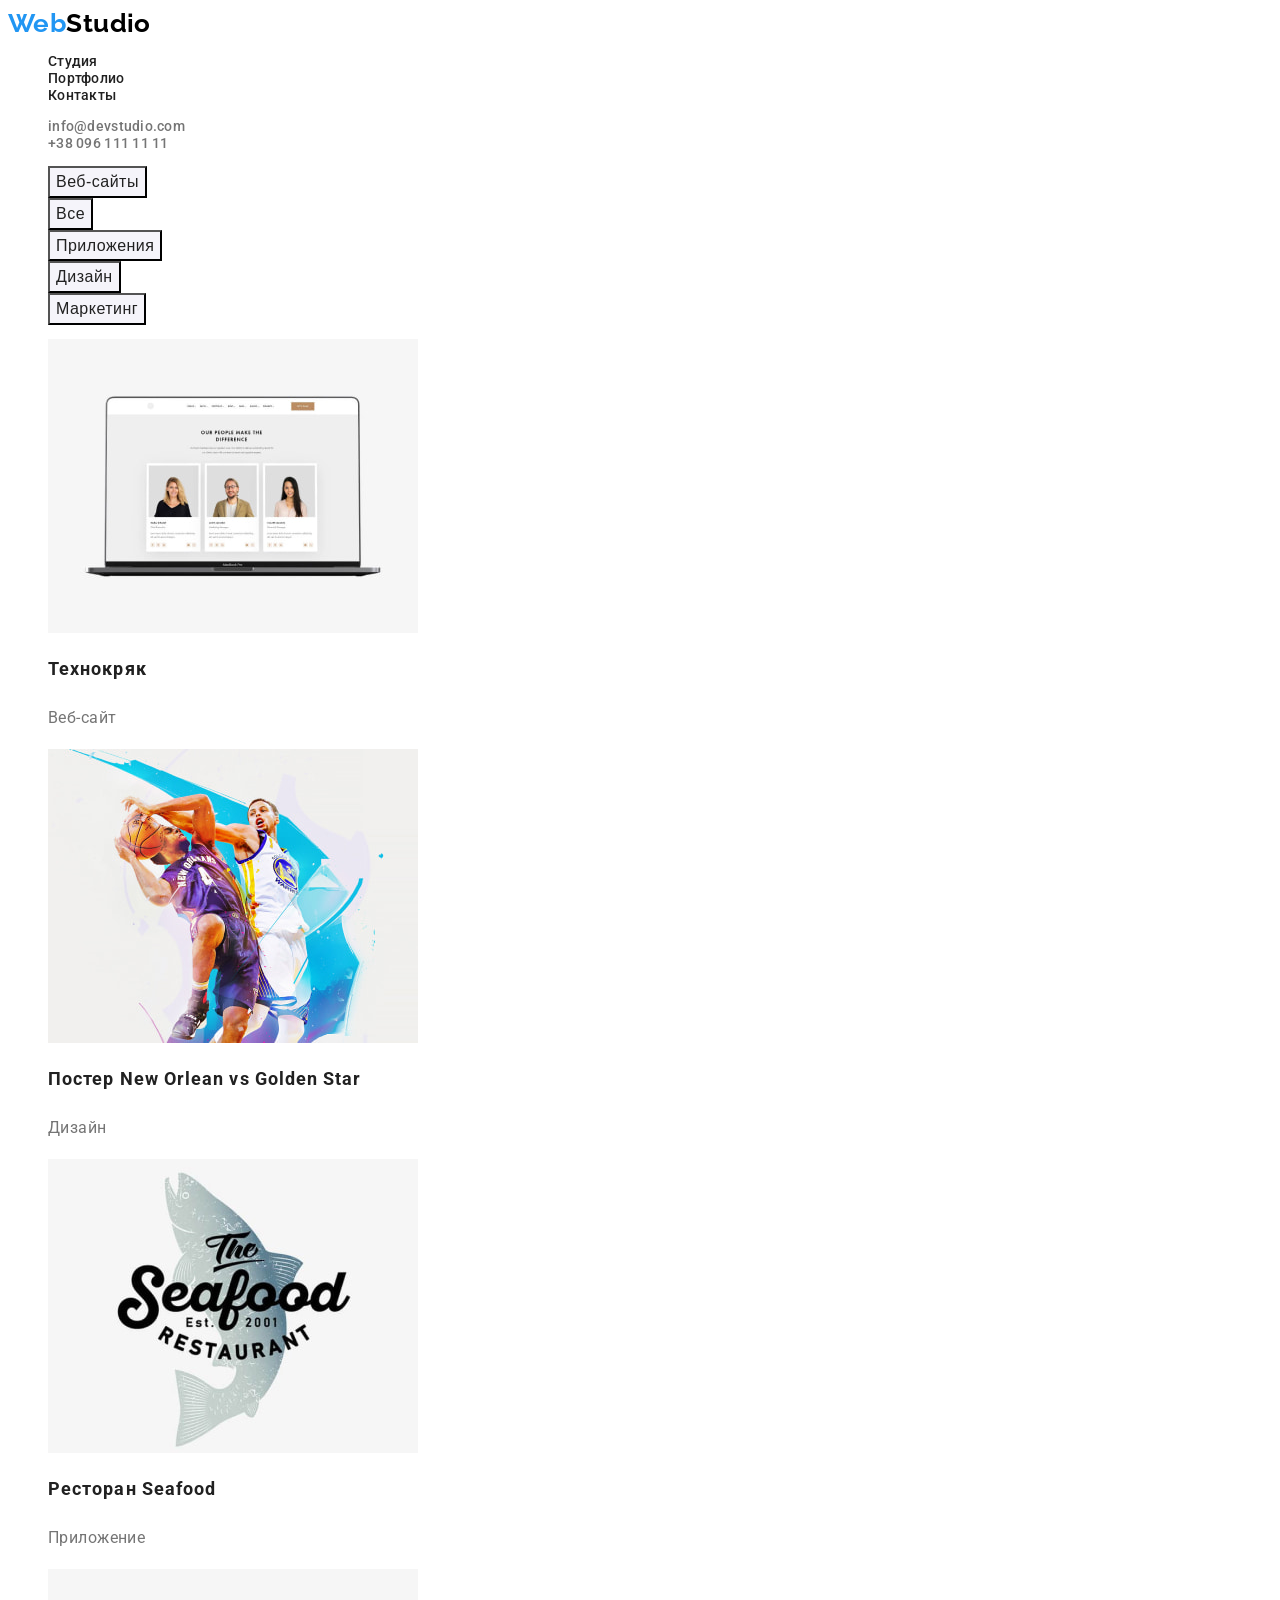
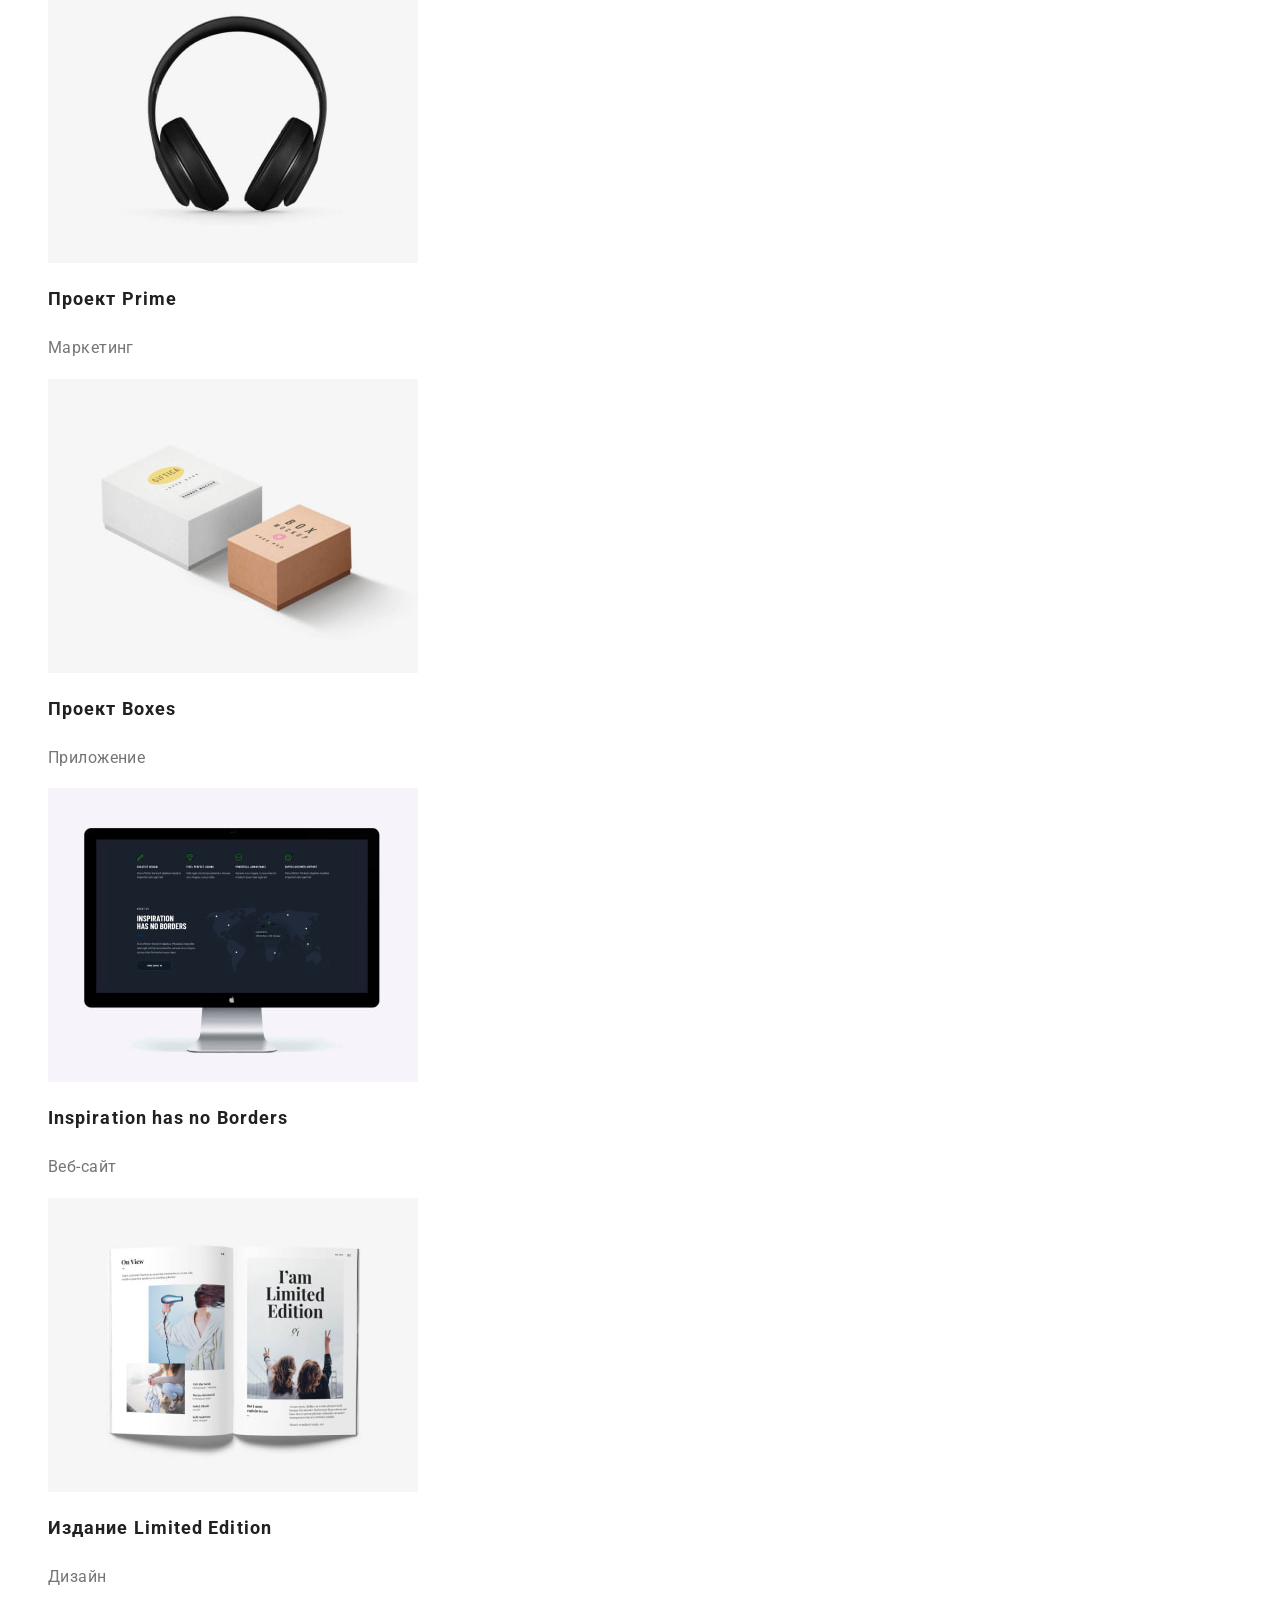
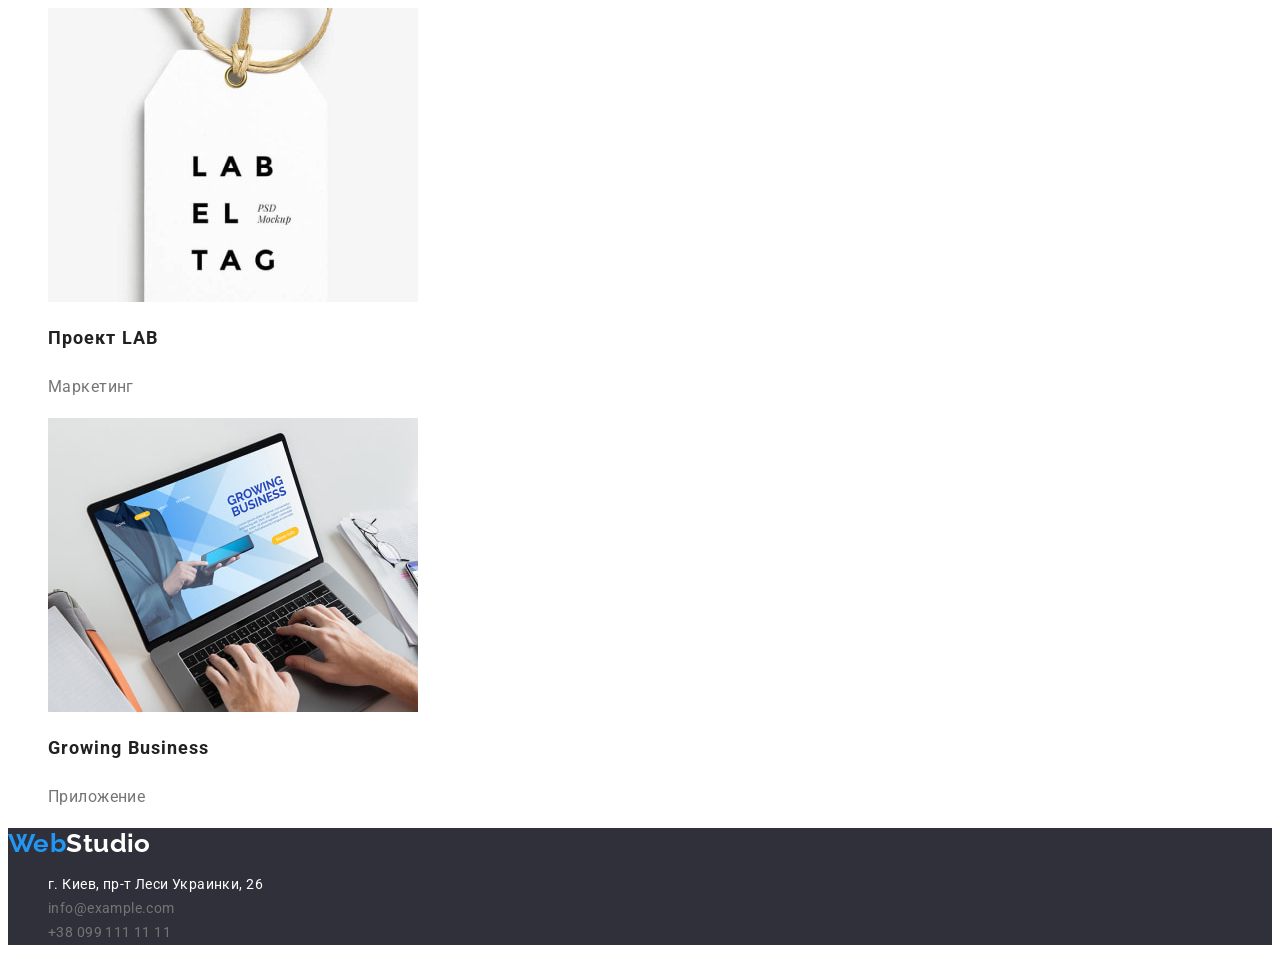
==== portfolio.html @ 4fcdc8d4 "Initial commit" ====
<!DOCTYPE html>
<html lang="ru">

<head>
    <meta charset="UTF-8">
    <meta http-equiv="X-UA-Compatible" content="IE=edge">
    <meta name="viewport" content="width=device-width, initial-scale=1.0">
    <title>WebStudio</title>
    <link rel="stylesheet" href="./css/styles.css">
    <link rel="preconnect" href="https://fonts.googleapis.com">
    <link rel="preconnect" href="https://fonts.gstatic.com" crossorigin>
    <link
        href="https://fonts.googleapis.com/css2?family=Raleway:wght@700&family=Roboto:wght@400;500;700;900&family=Rowdies:wght@300&display=swap"
        rel="stylesheet">
</head>

<body>

    <!--Шапка сайта-->
    <header class="header">
        <nav>
            <a class="header-logo" href="./index.html">Web<span class="header-logo-secondary">Studio</span> </a>
            <ul class="header-list">
                <li class="header-item"><a class="link" href="./index.html">Студия</a></li>
                <li class="header-item"><a class="link" href="./portfolio.html">Портфолио</a></li>
                <li class="header-item"><a class="link" href="">Контакты</a></li>
            </ul>
        </nav>
        <ul class="header-contact-list">
            <li class="header-contact-item"> <a class="link" href="mailto:info@devstudio.com">info@devstudio.com</a></li>
            <li class="header-contact-item"><a class="link" href="tel:+380961111111">+38 096 111 11 11</a> </li>
        </ul>
    </header>

    <!-- Наши работы -->

    <section class="service">
        <h1 class="portfolio-title" hidden>Наши проекты</h1>
        <ul class="service-list">
            <li><button class="service-button" type="button">Веб-сайты</button></li>
            <li><button class="service-button" type="button">Все</button></li>
            <li><button class="service-button" type="button">Приложения</button></li>
            <li><button class="service-button" type="button">Дизайн</button></li>
            <li><button class="service-button" type="button">Маркетинг</button></li>
        </ul>

        <ul class="project-list">
            <li class="project-item">
                <a class="project-link" href="">
                    <img src="./images/imgtechno.jpg" alt="" width="370" height="294">
                    <h2 class="project-title">Технокряк</h2>
                    <p class="project-text">Веб-сайт</p>
                </a>
            </li>
            <li class="project-item">
                <a class="project-link" href="">
                    <img src="./images/imgneworlean.jpg" alt="" width="370" height="294">
                    <h2 class="project-title" >Постер New Orlean vs Golden Star</h2>
                    <p class="project-text" >Дизайн</p>
                </a>
            </li>
            <li class="project-item">
                <a class="project-link" href="">
                    <img src="./images/imgseafood.jpg" alt="" width="370" height="294">
                    <h2 class="project-title" >Ресторан Seafood</h2>
                    <p class="project-text" >Приложение</p>
                </a>
            </li>
            <li class="project-item">
                <a class="project-link" href="">
                    <img src="./images/imgprime.jpg" alt="" width="370" height="294">
                    <h2 class="project-title" >Проект Prime</h2>
                    <p class="project-text" >Маркетинг</p>
                </a>
            </li>
            <li class="project-item">
                <a class="project-link" href="">
                    <img src="./images/imgboxes.jpg" alt="" width="370" height="294">
                    <h2 class="project-title" >Проект Boxes</h2>
                    <p class="project-text" >Приложение</p>
                </a>
            </li>
            <li class="project-item">
                <a class="project-link" href="">
                    <img src="./images/imginspiration.jpg" alt="" width="370" height="294">
                    <h2 class="project-title" >Inspiration has no Borders</h2>
                    <p class="project-text" >Веб-сайт</p>
                </a>
            </li>
            <li class="project-item">
                <a class="project-link" href="">
                    <img src="./images/imglimited.jpg" alt="" width="370" height="294">
                    <h2 class="project-title" >Издание Limited Edition</h2>
                    <p class="project-text" >Дизайн</p>
                </a>
            </li>
            <li class="project-item">
                <a class="project-link" href="">
                    <img src="./images/imglab.jpg" alt="" width="370" height="294">
                    <h2 class="project-title" >Проект LAB</h2>
                    <p class="project-text" >Маркетинг</p>
                </a>
            </li>
            <li class="project-item">
                <a class="project-link" href="">
                    <img src="./images/imggrowing.jpg" alt="" width="370" height="294">
                    <h2 class="project-title" >Growing Business</h2>
                    <p class="project-text" >Приложение</p>
                </a>
            </li>
        </ul>
    </section>

    <!-- Футер -->

    <footer class="footer">
        <a class="footer-logo" href="./index.html">Web<span class="footer-logo-secondary">Studio</span> </a>
        <address>
            <ul class="footer-list">
                <li class="footer-adress">г. Киев, пр-т Леси Украинки, 26</li>
                <li class="footer-mail"><a class="link" href="mailto:info@example.com">info@example.com</a></li>
                <li class="footer-tel"><a class="link" href="tel:+380991111111">+38 099 111 11 11</a></li>
            </ul>
        </address>
    </footer>

</body>

</html>
---- css/styles.css ----
/* Переменные */
:root {
  /* Основной цвет фона */
  --main-bg-color: #ffffff;

  /* Дополнительный цвет фона*/
  --secondary-light-bg-color: #f5f4fa;
  --secondary-dark-bg-color: #2f303a;
  --secondary-blue-bg-color: #2196f3;
  --hover-btn-color: #188ce8;

  /* Цвета текста */
  /* Дополнительный цвет логотипа */
  --secondary-logo-color: #000000;
  /* Цвет текста заголовков */
  --title-font-color: #212121;
  /*Основной цвет текста */
  --text-font-color: #757575;
  /*Основной цвет текста */
  --white-font-color: #ffffff;
  /*Ховер цвет текста */
  --blue-font-color: #2196f3;
  /*Ховер цвет текста */
  --footer-contact-font-color: rgba(255, 255, 255, 0, 6);
}

body {
  font-family: Roboto, sans-serif;
  font-size: 14px;
  letter-spacing: 0.03em;
  color: var(--text-font-color);
  background-color: var(--main-bg-color);
}

/* ДЛЯ СТРАНИЦЫ СТУДИЯ */

/* Шапка сайта */
.header-logo {
  font-family: Raleway, sans-serif;
  font-weight: 700;
  font-size: 26px;
  line-height: 1.19;
  color: var(--blue-font-color);
  text-decoration: none;
}
.header-logo-secondary {
  color: var(--secondary-logo-color);
}
.header-list {
  list-style: none;
}
.header-item .link {
  font-weight: 500;
  line-height: 1.14;
  letter-spacing: 0.02em;
  color: var(--title-font-color);
  text-decoration: none;
}
.header-item .link:hover,
.header-item .link:focus {
  color: var(--blue-font-color);
}
.header-contact-list {
  list-style: none;
}
.header-contact-list .link {
  font-weight: 500;
  line-height: 1.14;
  letter-spacing: 0.02em;
  color: var(--text-font-color);
  text-decoration: none;
}
.header-contact-list .link:hover,
.header-contact-list .link:focus {
  color: var(--blue-font-color);
}

/* Герой */
.hero {
  background-color: var(--secondary-dark-bg-color);
}
.hero-title {
  font-weight: 900;
  font-size: 44px;
  line-height: 1.36;
  letter-spacing: 0.06em;
  text-transform: uppercase;
  color: var(--white-font-color);
}
.hero-button {
  font-size: 16px;
  font-weight: 700;
  line-height: 1.87;
  letter-spacing: 0.06em;
  text-align: center;
  color: var(--white-font-color);
  background-color: var(--secondary-blue-bg-color);
}
.hero-button:hover,
.hero-button:focus {
  background-color: var(--hover-btn-color);
}

/* Наши преимущества */
.advantage-list {
  list-style: none;
}
.advantage-title {
  visibility: hidden;
}
.advantage-subtitle {
  font-weight: 700;
  line-height: 1.14;
  text-transform: uppercase;
  color: var(--title-font-color);
}
.advantage-text {
  line-height: 1.71;
}

/* Чем мы занимаемся */
.business-title {
  font-weight: 700;
  font-size: 36px;
  line-height: 1.17;
  color: var(--title-font-color);
}
.business-list {
  list-style: none;
}

/* Наша команда */
.team {
  background-color: var(--secondary-light-bg-color);
}
.team-title {
  font-weight: 700;
  font-size: 36px;
  line-height: 1.17;
  color: var(--title-font-color);
}
.team-list {
  list-style: none;
}
.team-subtitle {
  font-weight: 500;
  font-size: 16px;
  line-height: 1.19;
  color: var(--title-font-color);
}
.team-text {
  font-size: 16px;
  line-height: 1.19;
}

/* Футер */
.footer {
  background-color: var(--secondary-dark-bg-color);
}
.footer-logo {
  font-family: Raleway, sans-serif;
  font-weight: 700;
  font-size: 26px;
  line-height: 1.19;
  color: var(--blue-font-color);
  text-decoration: none;
}
.footer-logo-secondary {
  color: var(--white-font-color);
}

.footer-list {
  list-style: none;
}
.footer-list .link {
  line-height: 1.71;
  text-decoration: none;
  color: inherit;
  font-style: normal;
}
.footer-adress {
  line-height: 1.71;
  font-style: normal;
  color: var(--white-font-color);
}

/* ДЛЯ СТРАНИЦЫ ПОРТФОЛИО */

/* Наши работы */
.portfolio-title {
  visibility: hidden;
}

.service-list {
  list-style: none;
}
.service-button {
  font-weight: 500;
  font-size: 16px;
  line-height: 1.62;
  letter-spacing: 0.03em;
  color: var(--title-font-color);
  background-color: var(--secondary-light-bg-color);
  cursor: pointer;
}
.service-button:hover,
.service-button:focus {
  color: var(--white-font-color);
  background-color: var(--secondary-blue-bg-color);
}

.project-list {
  list-style: none;
}
.project-link {
  text-decoration: none;
}
.project-title {
  font-weight: 700;
  font-size: 18px;
  line-height: 2;
  letter-spacing: 0.06em;
  color: var(--title-font-color);
}
.project-text {
  font-size: 16px;
  line-height: 1.87;
  color: var(--text-font-color);
}
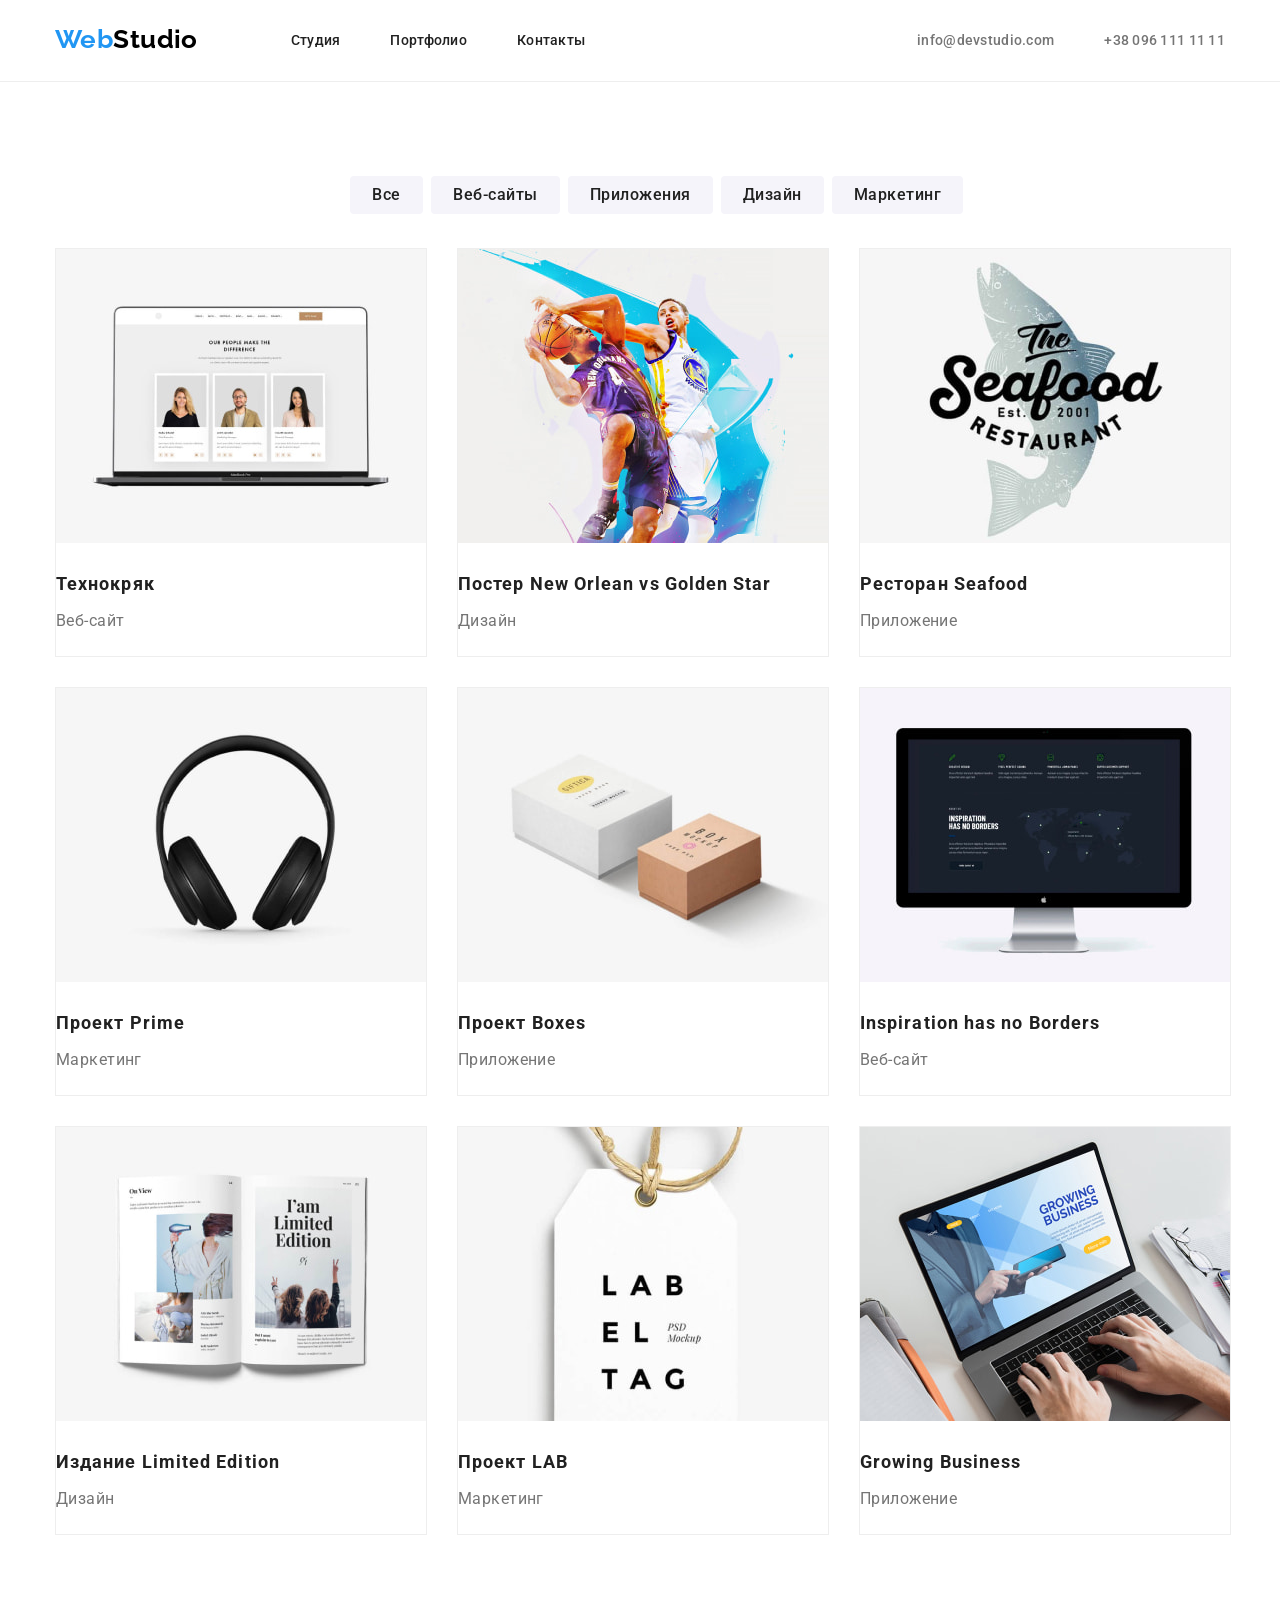
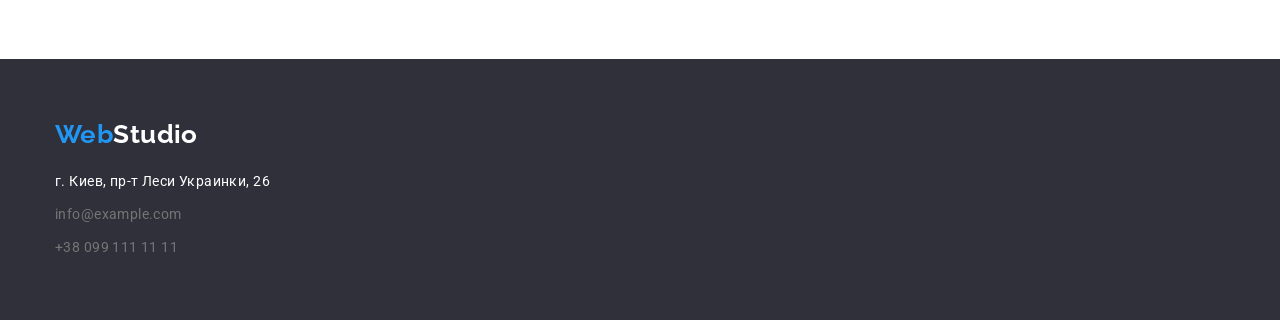
==== commit b1bc3ef1: "Выполнил ДЗ 3" ====
--- a/portfolio.html
+++ b/portfolio.html
@@ -5,7 +5,10 @@
     <meta charset="UTF-8">
     <meta http-equiv="X-UA-Compatible" content="IE=edge">
     <meta name="viewport" content="width=device-width, initial-scale=1.0">
-    <title>WebStudio</title>
+    <title>Portfolio</title>
+    <link rel="stylesheet" href="https://cdnjs.cloudflare.com/ajax/libs/modern-normalize/1.1.0/modern-normalize.min.css"
+        integrity="sha512-wpPYUAdjBVSE4KJnH1VR1HeZfpl1ub8YT/NKx4PuQ5NmX2tKuGu6U/JRp5y+Y8XG2tV+wKQpNHVUX03MfMFn9Q=="
+        crossorigin="anonymous" referrerpolicy="no-referrer" />
     <link rel="stylesheet" href="./css/styles.css">
     <link rel="preconnect" href="https://fonts.googleapis.com">
     <link rel="preconnect" href="https://fonts.gstatic.com" crossorigin>
@@ -17,111 +20,125 @@
 <body>
 
     <!--Шапка сайта-->
-    <header class="header">
-        <nav>
-            <a class="header-logo" href="./index.html">Web<span class="header-logo-secondary">Studio</span> </a>
-            <ul class="header-list">
-                <li class="header-item"><a class="link" href="./index.html">Студия</a></li>
-                <li class="header-item"><a class="link" href="./portfolio.html">Портфолио</a></li>
-                <li class="header-item"><a class="link" href="">Контакты</a></li>
+<header class="header">
+   <div class="header-portfolio">
+        <div class="container">
+            <nav class="header-nav">
+                <a class="header-logo" href="./index.html">Web<span class="header-logo-secondary">Studio</span> </a>
+                <ul class="header-list">
+                    <li class="header-item"><a class="link" href="./index.html">Студия</a></li>
+                    <li class="header-item"><a class="link" href="./portfolio.html">Портфолио</a></li>
+                    <li class="header-item"><a class="link" href="">Контакты</a></li>
+                </ul>
+            </nav>
+            <ul class="header-contact-list">
+                <li class="header-contact-item"> <a class="link" href="mailto:info@devstudio.com">info@devstudio.com</a>
+                </li>
+                <li class="header-contact-item"><a class="link" href="tel:+380961111111">+38 096 111 11 11</a> </li>
             </ul>
-        </nav>
-        <ul class="header-contact-list">
-            <li class="header-contact-item"> <a class="link" href="mailto:info@devstudio.com">info@devstudio.com</a></li>
-            <li class="header-contact-item"><a class="link" href="tel:+380961111111">+38 096 111 11 11</a> </li>
-        </ul>
-    </header>
+        </div>
+   </div>
+</header>
 
     <!-- Наши работы -->
 
-    <section class="service">
-        <h1 class="portfolio-title" hidden>Наши проекты</h1>
-        <ul class="service-list">
-            <li><button class="service-button" type="button">Веб-сайты</button></li>
-            <li><button class="service-button" type="button">Все</button></li>
-            <li><button class="service-button" type="button">Приложения</button></li>
-            <li><button class="service-button" type="button">Дизайн</button></li>
-            <li><button class="service-button" type="button">Маркетинг</button></li>
-        </ul>
-
-        <ul class="project-list">
-            <li class="project-item">
-                <a class="project-link" href="">
-                    <img src="./images/imgtechno.jpg" alt="" width="370" height="294">
-                    <h2 class="project-title">Технокряк</h2>
-                    <p class="project-text">Веб-сайт</p>
-                </a>
-            </li>
-            <li class="project-item">
-                <a class="project-link" href="">
-                    <img src="./images/imgneworlean.jpg" alt="" width="370" height="294">
-                    <h2 class="project-title" >Постер New Orlean vs Golden Star</h2>
-                    <p class="project-text" >Дизайн</p>
-                </a>
-            </li>
-            <li class="project-item">
-                <a class="project-link" href="">
-                    <img src="./images/imgseafood.jpg" alt="" width="370" height="294">
-                    <h2 class="project-title" >Ресторан Seafood</h2>
-                    <p class="project-text" >Приложение</p>
-                </a>
-            </li>
-            <li class="project-item">
-                <a class="project-link" href="">
-                    <img src="./images/imgprime.jpg" alt="" width="370" height="294">
-                    <h2 class="project-title" >Проект Prime</h2>
-                    <p class="project-text" >Маркетинг</p>
-                </a>
-            </li>
-            <li class="project-item">
-                <a class="project-link" href="">
-                    <img src="./images/imgboxes.jpg" alt="" width="370" height="294">
-                    <h2 class="project-title" >Проект Boxes</h2>
-                    <p class="project-text" >Приложение</p>
-                </a>
-            </li>
-            <li class="project-item">
-                <a class="project-link" href="">
-                    <img src="./images/imginspiration.jpg" alt="" width="370" height="294">
-                    <h2 class="project-title" >Inspiration has no Borders</h2>
-                    <p class="project-text" >Веб-сайт</p>
-                </a>
-            </li>
-            <li class="project-item">
-                <a class="project-link" href="">
-                    <img src="./images/imglimited.jpg" alt="" width="370" height="294">
-                    <h2 class="project-title" >Издание Limited Edition</h2>
-                    <p class="project-text" >Дизайн</p>
-                </a>
-            </li>
-            <li class="project-item">
-                <a class="project-link" href="">
-                    <img src="./images/imglab.jpg" alt="" width="370" height="294">
-                    <h2 class="project-title" >Проект LAB</h2>
-                    <p class="project-text" >Маркетинг</p>
-                </a>
-            </li>
-            <li class="project-item">
-                <a class="project-link" href="">
-                    <img src="./images/imggrowing.jpg" alt="" width="370" height="294">
-                    <h2 class="project-title" >Growing Business</h2>
-                    <p class="project-text" >Приложение</p>
-                </a>
-            </li>
-        </ul>
+    <section class="service section">
+       <div class="container">
+            <h1 class="portfolio-title" hidden>Наши проекты</h1>
+            <ul class="service-list">
+                <li class="service-list-item"><button class="service-button" type="button">Все</button>
+                </li>
+                <li class="service-list-item"><button class="service-button web" type="button">Веб-сайты</button>
+                </li>
+                <li class="service-list-item"><button class="service-button" type="button">Приложения</button>
+                </li>
+                <li class="service-list-item"><button class="service-button" type="button">Дизайн</button>
+                </li>
+                <li class="service-list-item"><button class="service-button" type="button">Маркетинг</button>
+                </li>
+            </ul>
+            
+            <ul class="project-list">
+                <li class="project-item">
+                   <a class="project-link" href="">
+                            <img src="./images/imgtechno.jpg" alt="" width="370" height="294">
+                            <h2 class="project-title">Технокряк</h2>
+                            <p class="project-text">Веб-сайт</p>
+                        </a>
+                </li>
+                <li class="project-item">
+                    <a class="project-link" href="">
+                        <img src="./images/imgneworlean.jpg" alt="" width="370" height="294">
+                        <h2 class="project-title">Постер New Orlean vs Golden Star</h2>
+                        <p class="project-text">Дизайн</p>
+                    </a>
+                </li>
+                <li class="project-item">
+                    <a class="project-link" href="">
+                        <img src="./images/imgseafood.jpg" alt="" width="370" height="294">
+                        <h2 class="project-title">Ресторан Seafood</h2>
+                        <p class="project-text">Приложение</p>
+                    </a>
+                </li>
+                <li class="project-item">
+                    <a class="project-link" href="">
+                        <img src="./images/imgprime.jpg" alt="" width="370" height="294">
+                        <h2 class="project-title">Проект Prime</h2>
+                        <p class="project-text">Маркетинг</p>
+                    </a>
+                </li>
+                <li class="project-item">
+                    <a class="project-link" href="">
+                        <img src="./images/imgboxes.jpg" alt="" width="370" height="294">
+                        <h2 class="project-title">Проект Boxes</h2>
+                        <p class="project-text">Приложение</p>
+                    </a>
+                </li>
+                <li class="project-item">
+                    <a class="project-link" href="">
+                        <img src="./images/imginspiration.jpg" alt="" width="370" height="294">
+                        <h2 class="project-title">Inspiration has no Borders</h2>
+                        <p class="project-text">Веб-сайт</p>
+                    </a>
+                </li>
+                <li class="project-item">
+                    <a class="project-link" href="">
+                        <img src="./images/imglimited.jpg" alt="" width="370" height="294">
+                        <h2 class="project-title">Издание Limited Edition</h2>
+                        <p class="project-text">Дизайн</p>
+                    </a>
+                </li>
+                <li class="project-item">
+                    <a class="project-link" href="">
+                        <img src="./images/imglab.jpg" alt="" width="370" height="294">
+                        <h2 class="project-title">Проект LAB</h2>
+                        <p class="project-text">Маркетинг</p>
+                    </a>
+                </li>
+                <li class="project-item">
+                    <a class="project-link" href="">
+                        <img src="./images/imggrowing.jpg" alt="" width="370" height="294">
+                        <h2 class="project-title">Growing Business</h2>
+                        <p class="project-text">Приложение</p>
+                    </a>
+                </li>
+            </ul>
+       </div>
     </section>
 
     <!-- Футер -->
 
     <footer class="footer">
-        <a class="footer-logo" href="./index.html">Web<span class="footer-logo-secondary">Studio</span> </a>
-        <address>
-            <ul class="footer-list">
-                <li class="footer-adress">г. Киев, пр-т Леси Украинки, 26</li>
-                <li class="footer-mail"><a class="link" href="mailto:info@example.com">info@example.com</a></li>
-                <li class="footer-tel"><a class="link" href="tel:+380991111111">+38 099 111 11 11</a></li>
-            </ul>
-        </address>
+        <div class="container">
+            <a class="footer-logo" href="./index.html">Web<span class="footer-logo-secondary">Studio</span> </a>
+            <address>
+                <ul class="footer-list">
+                    <li class="footer-adress">г. Киев, пр-т Леси Украинки, 26</li>
+                    <li class="footer-mail"><a class="link" href="mailto:info@example.com">info@example.com</a></li>
+                    <li class="footer-item"><a class="link" href="tel:+380991111111">+38 099 111 11 11</a></li>
+                </ul>
+            </address>
+        </div>
     </footer>
 
 </body>
--- a/css/styles.css
+++ b/css/styles.css
@@ -32,10 +32,52 @@
   background-color: var(--main-bg-color);
 }
 
+/* Сброс стилей */
+h1,
+h2,
+h3,
+h4,
+h5,
+h6,
+p,
+ul {
+  margin-top: 0px;
+  margin-bottom: 0px;
+}
+ul {
+  padding: 0px;
+}
+.container {
+  width: 1200px;
+  padding: 0 15px;
+  margin-left: auto;
+  margin-right: auto;
+}
+.section {
+  padding-top: 94px;
+  padding-bottom: 94px;
+}
+.np-section {
+  padding-top: 0px;
+  padding-bottom: 94px;
+}
 /* ДЛЯ СТРАНИЦЫ СТУДИЯ */
 
 /* Шапка сайта */
+.header-portfolio {
+  border-bottom: 1px solid rgba(238, 238, 238, 1);
+}
+.header .container {
+  display: flex;
+}
+.header-nav {
+  display: flex;
+}
 .header-logo {
+  padding-top: 24px;
+  padding-bottom: 25px;
+  margin-right: 93px;
+  justify-content: space-between;
   font-family: Raleway, sans-serif;
   font-weight: 700;
   font-size: 26px;
@@ -47,6 +89,8 @@
   color: var(--secondary-logo-color);
 }
 .header-list {
+  padding: 32px 0;
+  display: flex;
   list-style: none;
 }
 .header-item .link {
@@ -56,11 +100,17 @@
   color: var(--title-font-color);
   text-decoration: none;
 }
+.header-item:not(:last-child) {
+  margin-right: 50px;
+}
 .header-item .link:hover,
 .header-item .link:focus {
   color: var(--blue-font-color);
 }
 .header-contact-list {
+  margin-left: auto;
+  padding: 32px 0;
+  display: flex;
   list-style: none;
 }
 .header-contact-list .link {
@@ -74,12 +124,20 @@
 .header-contact-list .link:focus {
   color: var(--blue-font-color);
 }
-
+.header-contact-item:not(:last-child) {
+  margin-right: 50px;
+}
 /* Герой */
 .hero {
   background-color: var(--secondary-dark-bg-color);
 }
+.hero .container {
+  text-align: center;
+  padding: 200px 252px;
+}
+
 .hero-title {
+  margin-bottom: 30px;
   font-weight: 900;
   font-size: 44px;
   line-height: 1.36;
@@ -88,27 +146,40 @@
   color: var(--white-font-color);
 }
 .hero-button {
+  justify-content: center;
+  align-items: center;
+  min-width: 200px;
+  border: 0px transparent;
+  border-radius: 4px;
+  padding: 10px 32px;
   font-size: 16px;
   font-weight: 700;
   line-height: 1.87;
   letter-spacing: 0.06em;
-  text-align: center;
   color: var(--white-font-color);
   background-color: var(--secondary-blue-bg-color);
 }
+
 .hero-button:hover,
 .hero-button:focus {
   background-color: var(--hover-btn-color);
 }
 
 /* Наши преимущества */
+
 .advantage-list {
-  list-style: none;
-}
+  display: flex;
+  list-style: none;
+}
+.advantage-item:not(:last-child) {
+  margin-right: 30px;
+}
+
 .advantage-title {
   visibility: hidden;
 }
 .advantage-subtitle {
+  margin-bottom: 10px;
   font-weight: 700;
   line-height: 1.14;
   text-transform: uppercase;
@@ -119,14 +190,29 @@
 }
 
 /* Чем мы занимаемся */
+
 .business-title {
+  margin-bottom: 50px;
   font-weight: 700;
   font-size: 36px;
   line-height: 1.17;
-  color: var(--title-font-color);
-}
+  text-align: center;
+  color: var(--title-font-color);
+}
+
 .business-list {
-  list-style: none;
+  display: flex;
+  flex-wrap: wrap;
+  list-style: none;
+}
+.business-item {
+  flex-basis: calc((100% - 60px) / 3);
+}
+.business-item {
+  margin-right: 30px;
+}
+.business-item:nth-child(3n) {
+  margin-right: 0px;
 }
 
 /* Наша команда */
@@ -134,30 +220,52 @@
   background-color: var(--secondary-light-bg-color);
 }
 .team-title {
+  margin-bottom: 50px;
   font-weight: 700;
   font-size: 36px;
   line-height: 1.17;
+  text-align: center;
   color: var(--title-font-color);
 }
 .team-list {
-  list-style: none;
+  display: flex;
+  flex-wrap: wrap;
+  list-style: none;
+}
+.team-img {
+  margin-bottom: 30px;
+}
+.team-item {
+  margin-right: 30px;
+  flex-basis: calc((100% - 90px) / 4);
+}
+.team-item:nth-child(4n) {
+  margin-right: 0px;
 }
 .team-subtitle {
+  margin-bottom: 10px;
   font-weight: 500;
   font-size: 16px;
   line-height: 1.19;
+  text-align: center;
   color: var(--title-font-color);
 }
 .team-text {
+  padding-bottom: 30px;
   font-size: 16px;
   line-height: 1.19;
+  text-align: center;
 }
 
 /* Футер */
+
 .footer {
   background-color: var(--secondary-dark-bg-color);
 }
 .footer-logo {
+  display: inline-block;
+  padding-top: 60px;
+  margin-bottom: 20px;
   font-family: Raleway, sans-serif;
   font-weight: 700;
   font-size: 26px;
@@ -170,6 +278,7 @@
 }
 
 .footer-list {
+  display: inline-block;
   list-style: none;
 }
 .footer-list .link {
@@ -177,11 +286,21 @@
   text-decoration: none;
   color: inherit;
   font-style: normal;
+  padding-bottom: 60px;
 }
 .footer-adress {
+  display: inline-block;
+  margin-bottom: 9px;
   line-height: 1.71;
   font-style: normal;
   color: var(--white-font-color);
+}
+.footer-mail {
+  margin-bottom: 9px;
+}
+.footer-item .link {
+  display: inline-block;
+  padding-bottom: 60px;
 }
 
 /* ДЛЯ СТРАНИЦЫ ПОРТФОЛИО */
@@ -192,9 +311,23 @@
 }
 
 .service-list {
-  list-style: none;
-}
+  display: flex;
+  padding-left: 295px;
+  padding-right: 295px;
+  margin-bottom: 34px;
+  list-style: none;
+}
+
+.service-list-item {
+  margin-right: 8px;
+}
+
 .service-button {
+  padding: 6px 22px;
+  min-width: 73px;
+  border: 1px transparent;
+  border-radius: 4px;
+  justify-content: center;
   font-weight: 500;
   font-size: 16px;
   line-height: 1.62;
@@ -203,6 +336,9 @@
   background-color: var(--secondary-light-bg-color);
   cursor: pointer;
 }
+.web {
+  min-width: 129px;
+}
 .service-button:hover,
 .service-button:focus {
   color: var(--white-font-color);
@@ -210,12 +346,28 @@
 }
 
 .project-list {
-  list-style: none;
+  display: flex;
+  flex-wrap: wrap;
+  list-style: none;
+}
+.project-item {
+  margin-right: 30px;
+  margin-bottom: 30px;
+  flex-basis: calc((100% - 66px) / 3);
+  border: 1px solid rgba(238, 238, 238, 1);
+}
+.project-item:nth-child(3n) {
+  margin-right: -6px;
+}
+
+.project-link > img {
+  margin-bottom: 20px;
 }
 .project-link {
   text-decoration: none;
 }
 .project-title {
+  margin-bottom: 4px;
   font-weight: 700;
   font-size: 18px;
   line-height: 2;
@@ -223,6 +375,7 @@
   color: var(--title-font-color);
 }
 .project-text {
+  padding-bottom: 20px;
   font-size: 16px;
   line-height: 1.87;
   color: var(--text-font-color);
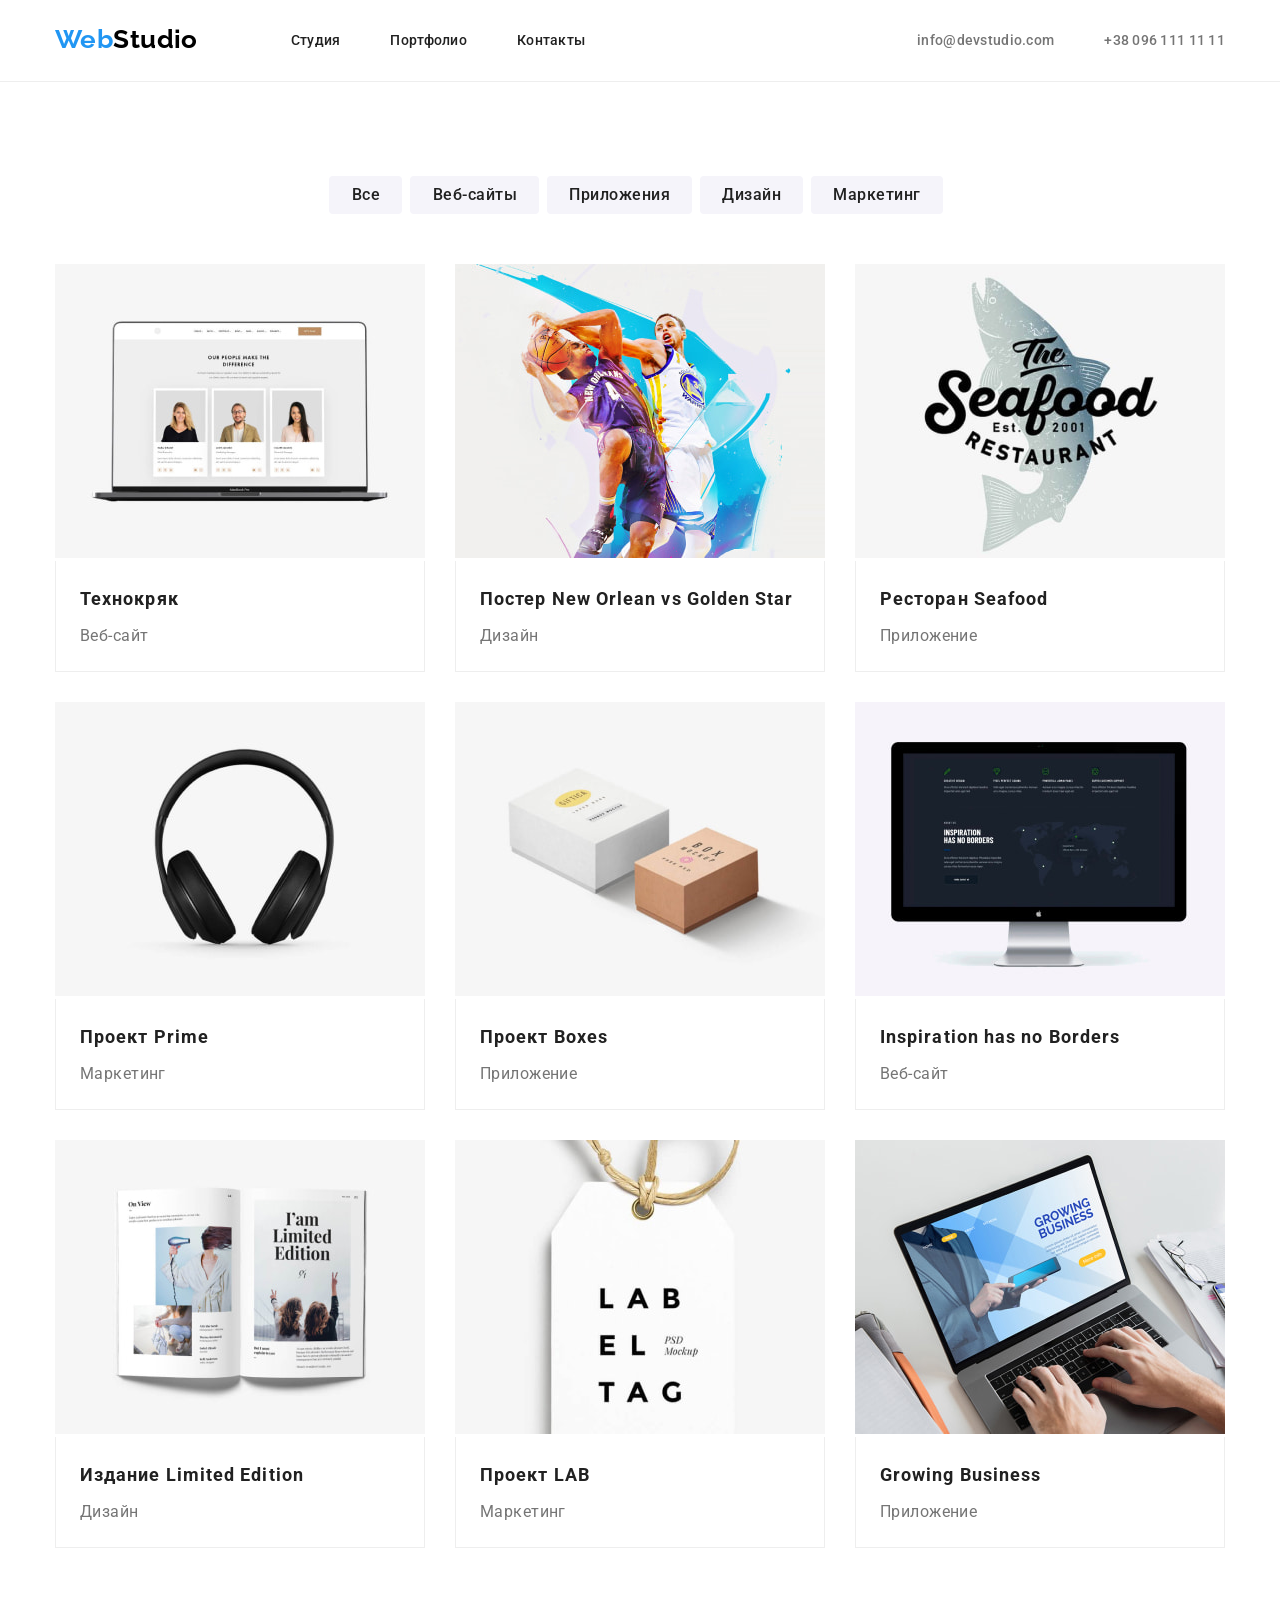
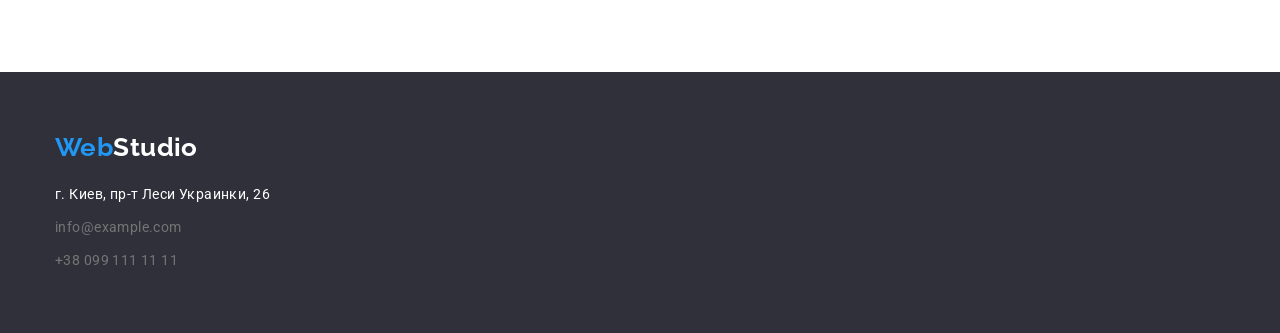
==== commit 787df641: "Внес корректировки" ====
--- a/portfolio.html
+++ b/portfolio.html
@@ -62,64 +62,82 @@
                 <li class="project-item">
                    <a class="project-link" href="">
                             <img src="./images/imgtechno.jpg" alt="" width="370" height="294">
-                            <h2 class="project-title">Технокряк</h2>
-                            <p class="project-text">Веб-сайт</p>
+                           <div class="project-description">
+                                <h2 class="project-title">Технокряк</h2>
+                                <p class="project-text">Веб-сайт</p>
+                           </div>
                         </a>
                 </li>
                 <li class="project-item">
                     <a class="project-link" href="">
                         <img src="./images/imgneworlean.jpg" alt="" width="370" height="294">
-                        <h2 class="project-title">Постер New Orlean vs Golden Star</h2>
-                        <p class="project-text">Дизайн</p>
+                        <div class="project-description">
+                            <h2 class="project-title">Постер New Orlean vs Golden Star</h2>
+                            <p class="project-text">Дизайн</p>
+                        </div>
                     </a>
                 </li>
                 <li class="project-item">
                     <a class="project-link" href="">
                         <img src="./images/imgseafood.jpg" alt="" width="370" height="294">
-                        <h2 class="project-title">Ресторан Seafood</h2>
-                        <p class="project-text">Приложение</p>
+                        <div class="project-description">
+                            <h2 class="project-title">Ресторан Seafood</h2>
+                            <p class="project-text">Приложение</p>
+                        </div>
                     </a>
                 </li>
                 <li class="project-item">
                     <a class="project-link" href="">
                         <img src="./images/imgprime.jpg" alt="" width="370" height="294">
-                        <h2 class="project-title">Проект Prime</h2>
-                        <p class="project-text">Маркетинг</p>
+                       <div class="project-description">
+                            <h2 class="project-title">Проект Prime</h2>
+                            <p class="project-text">Маркетинг</p>
+                       </div>
                     </a>
                 </li>
                 <li class="project-item">
                     <a class="project-link" href="">
                         <img src="./images/imgboxes.jpg" alt="" width="370" height="294">
-                        <h2 class="project-title">Проект Boxes</h2>
-                        <p class="project-text">Приложение</p>
+                        <div class="project-description">
+                            <h2 class="project-title">Проект Boxes</h2>
+                            <p class="project-text">Приложение</p>
+                        </div>
                     </a>
                 </li>
                 <li class="project-item">
                     <a class="project-link" href="">
                         <img src="./images/imginspiration.jpg" alt="" width="370" height="294">
-                        <h2 class="project-title">Inspiration has no Borders</h2>
-                        <p class="project-text">Веб-сайт</p>
+                        <div class="project-description">
+                            <h2 class="project-title">Inspiration has no Borders</h2>
+                            <p class="project-text">Веб-сайт</p>
+                        </div>
                     </a>
                 </li>
                 <li class="project-item">
                     <a class="project-link" href="">
                         <img src="./images/imglimited.jpg" alt="" width="370" height="294">
-                        <h2 class="project-title">Издание Limited Edition</h2>
-                        <p class="project-text">Дизайн</p>
+                       <div class="project-description">
+                            <h2 class="project-title">Издание Limited Edition</h2>
+                            <p class="project-text">Дизайн</p>
+                       </div>
                     </a>
                 </li>
                 <li class="project-item">
                     <a class="project-link" href="">
                         <img src="./images/imglab.jpg" alt="" width="370" height="294">
-                        <h2 class="project-title">Проект LAB</h2>
-                        <p class="project-text">Маркетинг</p>
+                        <div class="project-description">
+                            <h2 class="project-title">Проект LAB</h2>
+                            <p class="project-text">Маркетинг</p>
+                        </div>
                     </a>
                 </li>
                 <li class="project-item">
                     <a class="project-link" href="">
                         <img src="./images/imggrowing.jpg" alt="" width="370" height="294">
-                        <h2 class="project-title">Growing Business</h2>
-                        <p class="project-text">Приложение</p>
+                        <div class="project-description">
+                            <h2 class="project-title">Growing Business</h2>
+                            <p class="project-text">Приложение</p>
+                        </div>
                     </a>
                 </li>
             </ul>
--- a/css/styles.css
+++ b/css/styles.css
@@ -46,6 +46,8 @@
 }
 ul {
   padding: 0px;
+  list-style: none;
+  margin: 0px;
 }
 .container {
   width: 1200px;
@@ -130,13 +132,15 @@
 /* Герой */
 .hero {
   background-color: var(--secondary-dark-bg-color);
-}
-.hero .container {
-  text-align: center;
-  padding: 200px 252px;
+  padding-top: 200px;
+  padding-bottom: 200px;
+  text-align: center;
 }
 
 .hero-title {
+  width: 696px;
+  margin-left: auto;
+  margin-right: auto;
   margin-bottom: 30px;
   font-weight: 900;
   font-size: 44px;
@@ -145,6 +149,7 @@
   text-transform: uppercase;
   color: var(--white-font-color);
 }
+
 .hero-button {
   justify-content: center;
   align-items: center;
@@ -203,7 +208,6 @@
 .business-list {
   display: flex;
   flex-wrap: wrap;
-  list-style: none;
 }
 .business-item {
   flex-basis: calc((100% - 60px) / 3);
@@ -211,6 +215,13 @@
 .business-item {
   margin-right: 30px;
 }
+
+.business-item .img {
+  display: block;
+  max-width: 100%;
+  height: auto;
+}
+
 .business-item:nth-child(3n) {
   margin-right: 0px;
 }
@@ -236,8 +247,14 @@
   margin-bottom: 30px;
 }
 .team-item {
+  padding-bottom: 30px;
   margin-right: 30px;
+  text-align: center;
   flex-basis: calc((100% - 90px) / 4);
+  background-color: var(--main-bg-color);
+  box-shadow: 0px 1px 3px rgba(0, 0, 0, 0.12), 0px 1px 1px rgba(0, 0, 0, 0.14),
+    0px 2px 1px rgba(0, 0, 0, 0.2);
+  border-radius: 0px 0px 4px 4px;
 }
 .team-item:nth-child(4n) {
   margin-right: 0px;
@@ -251,20 +268,20 @@
   color: var(--title-font-color);
 }
 .team-text {
-  padding-bottom: 30px;
   font-size: 16px;
   line-height: 1.19;
-  text-align: center;
 }
 
 /* Футер */
 
 .footer {
   background-color: var(--secondary-dark-bg-color);
-}
+  padding-top: 60px;
+  padding-bottom: 60px;
+}
+
 .footer-logo {
   display: inline-block;
-  padding-top: 60px;
   margin-bottom: 20px;
   font-family: Raleway, sans-serif;
   font-weight: 700;
@@ -286,7 +303,6 @@
   text-decoration: none;
   color: inherit;
   font-style: normal;
-  padding-bottom: 60px;
 }
 .footer-adress {
   display: inline-block;
@@ -300,7 +316,6 @@
 }
 .footer-item .link {
   display: inline-block;
-  padding-bottom: 60px;
 }
 
 /* ДЛЯ СТРАНИЦЫ ПОРТФОЛИО */
@@ -312,10 +327,9 @@
 
 .service-list {
   display: flex;
-  padding-left: 295px;
-  padding-right: 295px;
-  margin-bottom: 34px;
-  list-style: none;
+  margin-bottom: 50px;
+  list-style: none;
+  justify-content: center;
 }
 
 .service-list-item {
@@ -354,18 +368,22 @@
   margin-right: 30px;
   margin-bottom: 30px;
   flex-basis: calc((100% - 66px) / 3);
-  border: 1px solid rgba(238, 238, 238, 1);
 }
 .project-item:nth-child(3n) {
   margin-right: -6px;
 }
 
-.project-link > img {
-  margin-bottom: 20px;
-}
 .project-link {
   text-decoration: none;
 }
+
+.project-description {
+  padding: 20px 24px;
+  border-left: 1px solid rgba(238, 238, 238, 1);
+  border-right: 1px solid rgba(238, 238, 238, 1);
+  border-bottom: 1px solid rgba(238, 238, 238, 1);
+}
+
 .project-title {
   margin-bottom: 4px;
   font-weight: 700;
@@ -375,7 +393,6 @@
   color: var(--title-font-color);
 }
 .project-text {
-  padding-bottom: 20px;
   font-size: 16px;
   line-height: 1.87;
   color: var(--text-font-color);
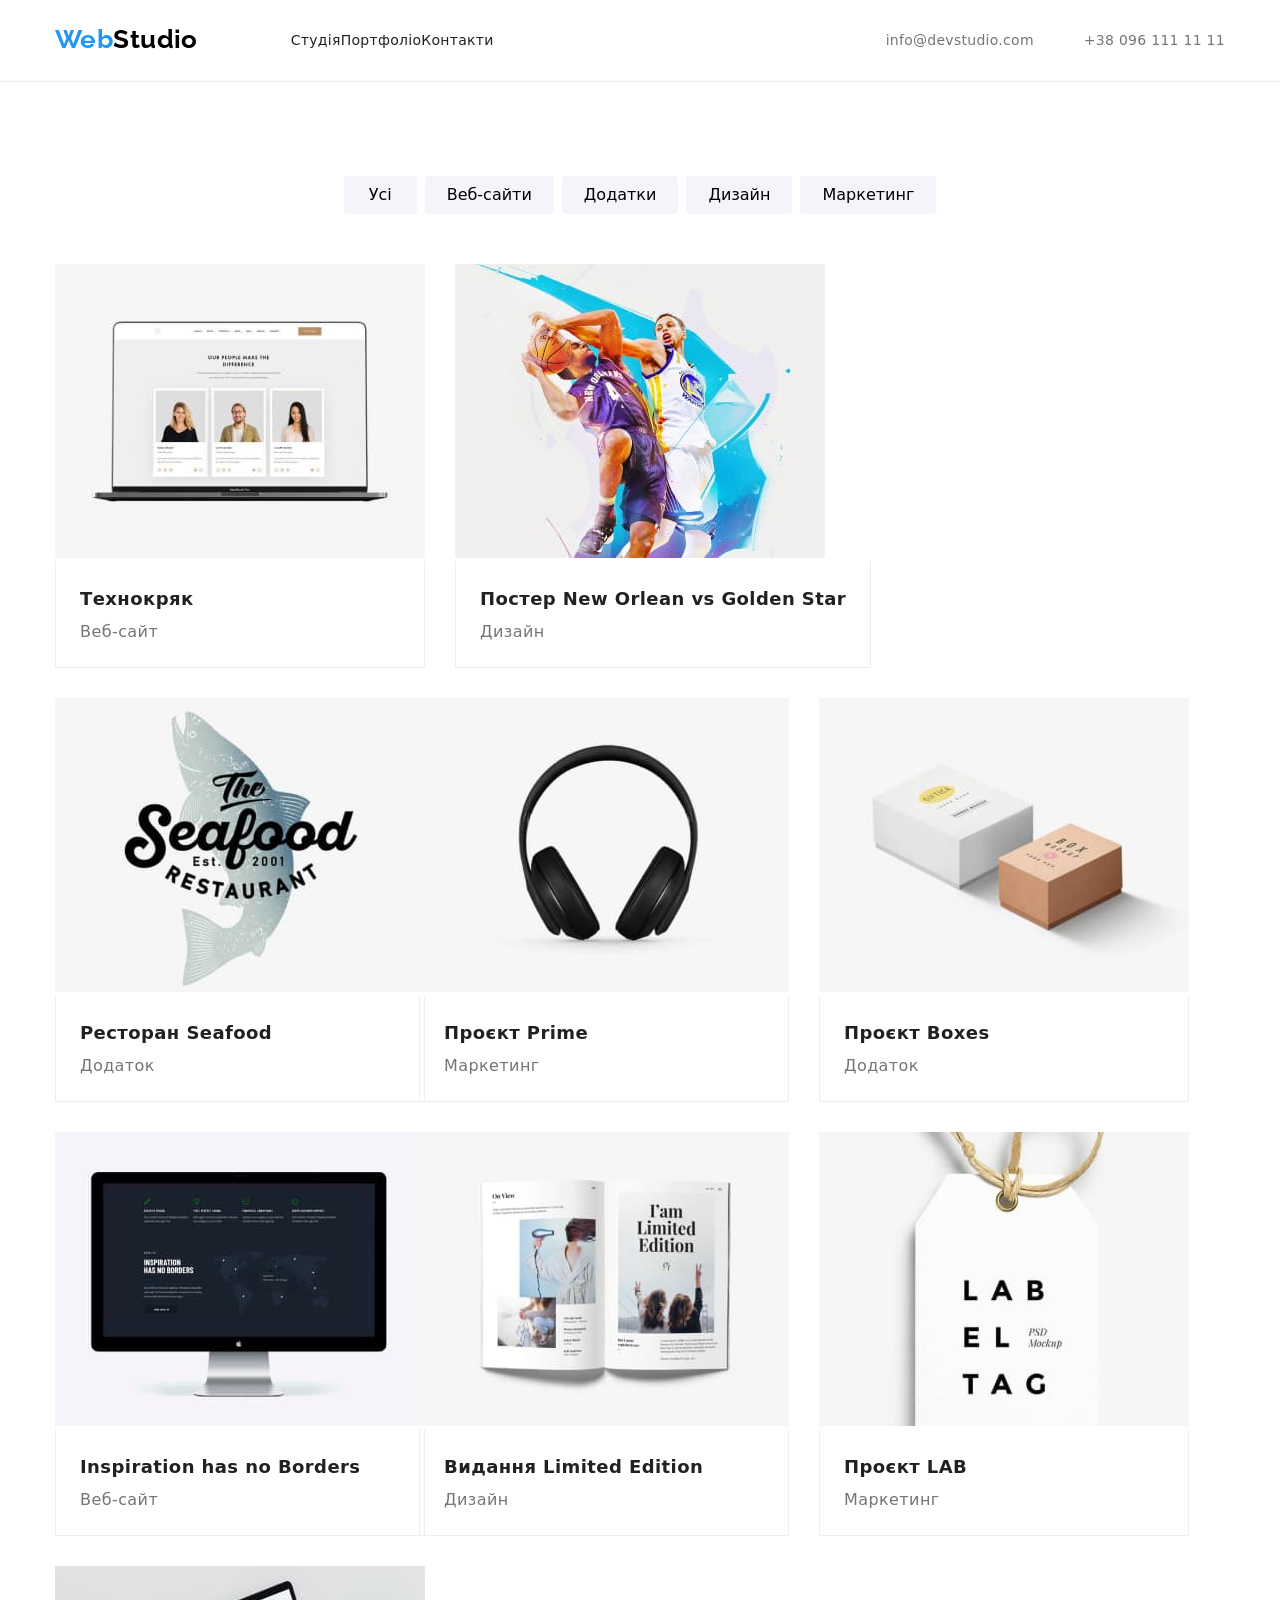
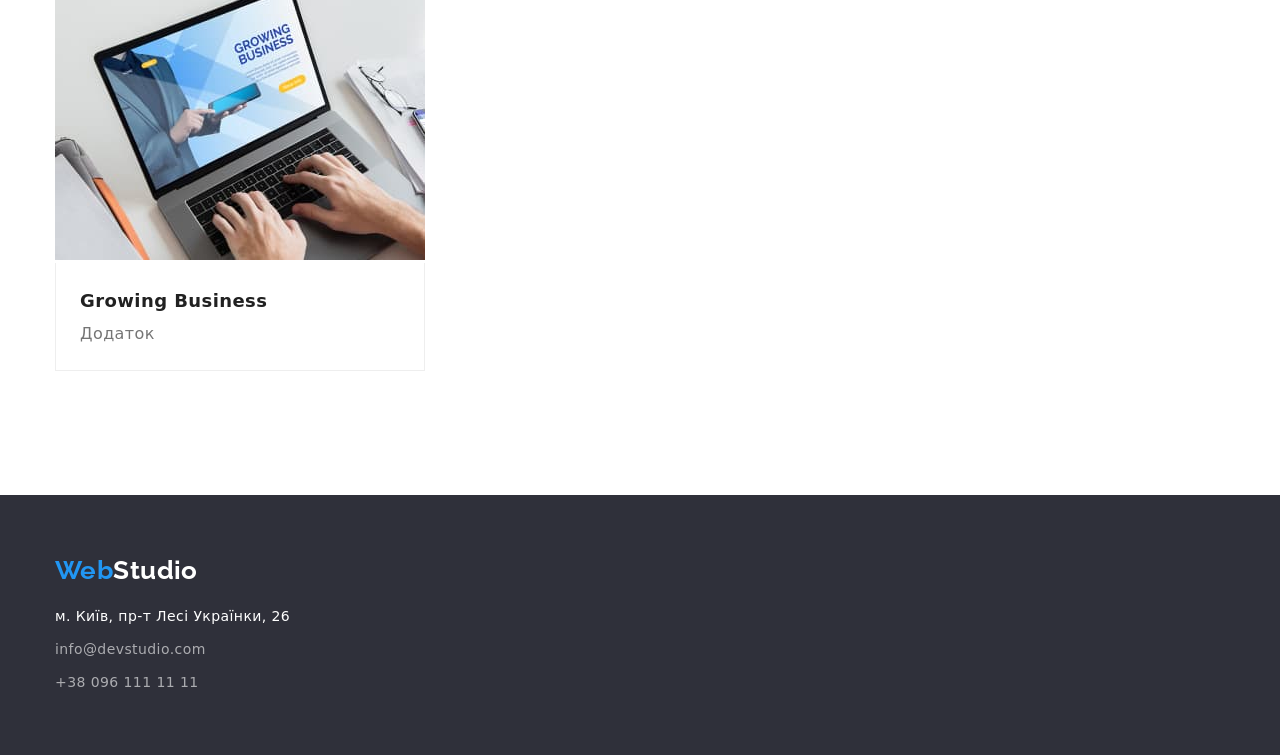
==== commit 3d9c237d: "finished hw3" ====
--- a/portfolio.html
+++ b/portfolio.html
@@ -1,164 +1,165 @@
 <!DOCTYPE html>
-<html lang="ru">
-
+<html lang="en">
 <head>
     <meta charset="UTF-8">
     <meta http-equiv="X-UA-Compatible" content="IE=edge">
     <meta name="viewport" content="width=device-width, initial-scale=1.0">
     <title>Portfolio</title>
     <link rel="stylesheet" href="https://cdnjs.cloudflare.com/ajax/libs/modern-normalize/1.1.0/modern-normalize.min.css"
-        integrity="sha512-wpPYUAdjBVSE4KJnH1VR1HeZfpl1ub8YT/NKx4PuQ5NmX2tKuGu6U/JRp5y+Y8XG2tV+wKQpNHVUX03MfMFn9Q=="
-        crossorigin="anonymous" referrerpolicy="no-referrer" />
+    integrity="sha512-wpPYUAdjBVSE4KJnH1VR1HeZfpl1ub8YT/NKx4PuQ5NmX2tKuGu6U/JRp5y+Y8XG2tV+wKQpNHVUX03MfMFn9Q=="
+    crossorigin="anonymous" referrerpolicy="no-referrer">
     <link rel="stylesheet" href="./css/styles.css">
     <link rel="preconnect" href="https://fonts.googleapis.com">
     <link rel="preconnect" href="https://fonts.gstatic.com" crossorigin>
-    <link
-        href="https://fonts.googleapis.com/css2?family=Raleway:wght@700&family=Roboto:wght@400;500;700;900&family=Rowdies:wght@300&display=swap"
+    <link href="https://fonts.googleapis.com/css2?family=Raleway:wght@700&family=Roboto:wght@400;500;700;900&display=swap"
         rel="stylesheet">
 </head>
+<body>
+<!-- ХЕДЕР -->
 
-<body>
+<header class="header">
+    <div class="container">
+        <nav class="header-nav">
+            <a class="logo-first" href="/index.html">Web<span class="logo-second">Studio</span></a>
+            <ul class="header-list">
+                <li class="header-link"><a class="link" href="/index.html">Студія</a></li>
+                <li class="header-link"><a class="link" href="/portfolio.html">Портфоліо</a></li>
+                <li class="header-link"><a class="link" href="">Контакти</a></li>
+            </ul>
+        </nav>
 
-    <!--Шапка сайта-->
-<header class="header">
-   <div class="header-portfolio">
-        <div class="container">
-            <nav class="header-nav">
-                <a class="header-logo" href="./index.html">Web<span class="header-logo-secondary">Studio</span> </a>
-                <ul class="header-list">
-                    <li class="header-item"><a class="link" href="./index.html">Студия</a></li>
-                    <li class="header-item"><a class="link" href="./portfolio.html">Портфолио</a></li>
-                    <li class="header-item"><a class="link" href="">Контакты</a></li>
-                </ul>
-            </nav>
-            <ul class="header-contact-list">
-                <li class="header-contact-item"> <a class="link" href="mailto:info@devstudio.com">info@devstudio.com</a>
-                </li>
-                <li class="header-contact-item"><a class="link" href="tel:+380961111111">+38 096 111 11 11</a> </li>
-            </ul>
-        </div>
-   </div>
+        <ul class="header-contacts-list">
+            <li class="item"><a class="link" href="mailto:info@devstudio.com">info@devstudio.com</a></li>
+            <li class="item"><a class="link" href="tel:+380961111111">+38 096 111 11 11</a></li>
+        </ul>
+    </div>
 </header>
 
-    <!-- Наши работы -->
+    <!-- НАШІ РОБОТИ -->
 
-    <section class="service section">
-       <div class="container">
-            <h1 class="portfolio-title" hidden>Наши проекты</h1>
-            <ul class="service-list">
-                <li class="service-list-item"><button class="service-button" type="button">Все</button>
-                </li>
-                <li class="service-list-item"><button class="service-button web" type="button">Веб-сайты</button>
-                </li>
-                <li class="service-list-item"><button class="service-button" type="button">Приложения</button>
-                </li>
-                <li class="service-list-item"><button class="service-button" type="button">Дизайн</button>
-                </li>
-                <li class="service-list-item"><button class="service-button" type="button">Маркетинг</button>
-                </li>
+    <section class="projects section">
+        <div class="container">
+            <ul class="projects-btn-list">
+                <li class="projects-btn-item"><button class="projects-btn" type="button">Усі</button></li>
+                <li class="projects-btn-item"><button class="projects-btn" type="button">Веб-сайти</button></li>
+                <li class="projects-btn-item"><button class="projects-btn" type="button">Додатки</button></li>
+                <li class="projects-btn-item"><button class="projects-btn" type="button">Дизайн</button></li>
+                <li class="projects-btn-item"><button class="projects-btn" type="button">Маркетинг</button></li>
             </ul>
             
-            <ul class="project-list">
-                <li class="project-item">
-                   <a class="project-link" href="">
-                            <img src="./images/imgtechno.jpg" alt="" width="370" height="294">
-                           <div class="project-description">
-                                <h2 class="project-title">Технокряк</h2>
-                                <p class="project-text">Веб-сайт</p>
-                           </div>
-                        </a>
-                </li>
-                <li class="project-item">
-                    <a class="project-link" href="">
-                        <img src="./images/imgneworlean.jpg" alt="" width="370" height="294">
-                        <div class="project-description">
-                            <h2 class="project-title">Постер New Orlean vs Golden Star</h2>
-                            <p class="project-text">Дизайн</p>
+            <ul class="projects-list">
+                <li class="projects-item">
+                    <a class="projects-link" href="projects-link">
+                        <img class="projects-img" src="./images/tehno.jpg" width="370" height="294" alt="">
+                        <div class="projects-descr">
+                            <h2 class="projects-title">Технокряк</h2>
+                            <p class="projects-text">Веб-сайт</p>
                         </div>
                     </a>
                 </li>
-                <li class="project-item">
-                    <a class="project-link" href="">
-                        <img src="./images/imgseafood.jpg" alt="" width="370" height="294">
-                        <div class="project-description">
-                            <h2 class="project-title">Ресторан Seafood</h2>
-                            <p class="project-text">Приложение</p>
+            
+                <li class="projects-item">
+                    <a class="projects-link" href="">
+                        <img class="projects-img" src="./images/orlean.jpg" width="370" height="294" alt="">
+                        <div class="projects-descr">
+                            <h2 class="projects-title">Постер New Orlean vs Golden Star</h2>
+                            <p class="projects-text">Дизайн</p>
                         </div>
                     </a>
                 </li>
-                <li class="project-item">
-                    <a class="project-link" href="">
-                        <img src="./images/imgprime.jpg" alt="" width="370" height="294">
-                       <div class="project-description">
-                            <h2 class="project-title">Проект Prime</h2>
-                            <p class="project-text">Маркетинг</p>
-                       </div>
-                    </a>
-                </li>
-                <li class="project-item">
-                    <a class="project-link" href="">
-                        <img src="./images/imgboxes.jpg" alt="" width="370" height="294">
-                        <div class="project-description">
-                            <h2 class="project-title">Проект Boxes</h2>
-                            <p class="project-text">Приложение</p>
+                <li class="projects-item">
+                    <a class="projects-link" href="">
+                        <img class="projects-img" src="./images/food.jpg" width="370" height="294" alt="">
+                        <div class="projects-descr">
+                            <h2 class="projects-title">Ресторан Seafood</h2>
+                            <p class="projects-text">Додаток</p>
                         </div>
                     </a>
+            
                 </li>
-                <li class="project-item">
-                    <a class="project-link" href="">
-                        <img src="./images/imginspiration.jpg" alt="" width="370" height="294">
-                        <div class="project-description">
-                            <h2 class="project-title">Inspiration has no Borders</h2>
-                            <p class="project-text">Веб-сайт</p>
+                <li class="projects-item">
+                    <a class="projects-link" href="">
+                        <img class="projects-img" src="/images/prime.jpg" width="370" height="294" alt="">
+                        <div class="projects-descr">
+                            <h2 class="projects-title">Проєкт Prime</h2>
+                            <p class="projects-text">Маркетинг</p>
                         </div>
                     </a>
+            
                 </li>
-                <li class="project-item">
-                    <a class="project-link" href="">
-                        <img src="./images/imglimited.jpg" alt="" width="370" height="294">
-                       <div class="project-description">
-                            <h2 class="project-title">Издание Limited Edition</h2>
-                            <p class="project-text">Дизайн</p>
-                       </div>
-                    </a>
-                </li>
-                <li class="project-item">
-                    <a class="project-link" href="">
-                        <img src="./images/imglab.jpg" alt="" width="370" height="294">
-                        <div class="project-description">
-                            <h2 class="project-title">Проект LAB</h2>
-                            <p class="project-text">Маркетинг</p>
+                <li class="projects-item">
+                    <a class="projects-link" href="">
+                        <img class="projects-img" src="/images/boxes.jpg" width="370" height="294" alt="">
+                        <div class="projects-descr">
+                            <h2 class="projects-title">Проєкт Boxes</h2>
+                            <p class="projects-text">Додаток</p>
                         </div>
                     </a>
+            
                 </li>
-                <li class="project-item">
-                    <a class="project-link" href="">
-                        <img src="./images/imggrowing.jpg" alt="" width="370" height="294">
-                        <div class="project-description">
-                            <h2 class="project-title">Growing Business</h2>
-                            <p class="project-text">Приложение</p>
+                <li class="projects-item">
+                    <a class="projects-link" href="">
+                        <img class="projects-img" src="./images/insp.jpg" width="370" height="294" alt="">
+                        <div class="projects-descr">
+                            <h2 class="projects-title">Inspiration has no Borders</h2>
+                            <p class="projects-text">Веб-сайт</p>
                         </div>
                     </a>
+            
+                </li>
+                <li class="projects-item">
+                    <a class="projects-link" href="">
+                        <img class="projects-img" src="/images/limited.jpg" width="370" height="294" alt="">
+                        <div class="projects-descr">
+                            <h2 class="projects-title">Видання Limited Edition</h2>
+                            <p class="projects-text">Дизайн</p>
+                        </div>
+                    </a>
+            
+                </li>
+                <li class="projects-item">
+                    <a class="projects-link" href="">
+                        <img class="projects-img" src="/images/lab.jpg" width="370" height="294" alt="">
+                        <div class="projects-descr">
+                            <h2 class="projects-title">Проєкт LAB</h2>
+                            <p class="projects-text">Маркетинг</p>
+                        </div>
+                    </a>
+            
+                </li>
+                <li class="projects-item">
+                    <a class="projects-link" href="">
+                        <img class="projects-img" src="./images/growing.jpg" width="370" height="294" alt="">
+                        <div class="projects-descr">
+                            <h2 class="projects-title">Growing Business</h2>
+                            <p class="projects-text">Додаток</p>
+                        </div>
+                    </a>
+            
                 </li>
             </ul>
-       </div>
+        </div>
+
+
     </section>
+    
 
-    <!-- Футер -->
+    
+<!-- ФУТЕР -->
 
-    <footer class="footer">
-        <div class="container">
-            <a class="footer-logo" href="./index.html">Web<span class="footer-logo-secondary">Studio</span> </a>
-            <address>
-                <ul class="footer-list">
-                    <li class="footer-adress">г. Киев, пр-т Леси Украинки, 26</li>
-                    <li class="footer-mail"><a class="link" href="mailto:info@example.com">info@example.com</a></li>
-                    <li class="footer-item"><a class="link" href="tel:+380991111111">+38 099 111 11 11</a></li>
-                </ul>
-            </address>
+<footer class="footer">
+    <div class="container">
+        <div class="footer-logo">
+            <a class="logo-first" href="/index.html">Web<span class="logo-second">Studio</span></a>
         </div>
-    </footer>
-
+        <address class="footer-adress">
+            <ul class="footer-alress list">
+                <li class="footer-adress item">м. Київ, пр-т Лесі Українки, 26</li>
+                <li class="footer-adress link"><a href="mailto:info@devstudio.com">info@devstudio.com</a></li>
+                <li class="footer-adress link"><a href="tel:+380961111111">+38 096 111 11 11</a></li>
+            </ul>
+        </address>
+    </div>
+</footer>
 </body>
-
 </html>
--- a/css/styles.css
+++ b/css/styles.css
@@ -1,399 +1,401 @@
-/* Переменные */
+/* ЗМІННІ */
 :root {
-  /* Основной цвет фона */
-  --main-bg-color: #ffffff;
-
-  /* Дополнительный цвет фона*/
-  --secondary-light-bg-color: #f5f4fa;
-  --secondary-dark-bg-color: #2f303a;
-  --secondary-blue-bg-color: #2196f3;
-  --hover-btn-color: #188ce8;
-
-  /* Цвета текста */
-  /* Дополнительный цвет логотипа */
-  --secondary-logo-color: #000000;
-  /* Цвет текста заголовков */
-  --title-font-color: #212121;
-  /*Основной цвет текста */
-  --text-font-color: #757575;
-  /*Основной цвет текста */
-  --white-font-color: #ffffff;
-  /*Ховер цвет текста */
-  --blue-font-color: #2196f3;
-  /*Ховер цвет текста */
-  --footer-contact-font-color: rgba(255, 255, 255, 0, 6);
+
+    /* Кольори фону */
+--main-bg-color: #FFFFFF;
+--sec-bg-color: #F5F4FA;
+--dark-bg-color: #2F303A;
+
+/* Кольори тексту */
+--main-text-color: #212121;
+--sec-text-color: #757575;
+--hover-text-color: #2196F3;
+--main-logo-color: #2196F3;
+--secondary-logo-color: #000000;
+
+
 }
 
 body {
-  font-family: Roboto, sans-serif;
-  font-size: 14px;
-  letter-spacing: 0.03em;
-  color: var(--text-font-color);
-  background-color: var(--main-bg-color);
-}
-
-/* Сброс стилей */
-h1,
-h2,
-h3,
-h4,
-h5,
-h6,
-p,
+    background-color: var(--main-bg-color)
+    font-family: 'Roboto', sans-serif;
+    font-size: 14px;
+    letter-spacing: 0.03em;
+    color: var(--main-text-color);
+}
+
+/* Скидання стилів */
+a {
+    color: inherit;
+    text-decoration: none;
+}
+
 ul {
-  margin-top: 0px;
-  margin-bottom: 0px;
-}
-ul {
-  padding: 0px;
-  list-style: none;
-  margin: 0px;
-}
+    list-style: none;
+}
+
+h1, h2, h3, h4, h5, h6, p, ul {
+        margin: 0px;
+        padding: 0px;
+}
+
 .container {
-  width: 1200px;
-  padding: 0 15px;
-  margin-left: auto;
-  margin-right: auto;
-}
+        width: 1200px;
+        padding: 0 15px;
+        margin-left: auto;
+        margin-right: auto;
+}
+
 .section {
-  padding-top: 94px;
-  padding-bottom: 94px;
-}
-.np-section {
-  padding-top: 0px;
-  padding-bottom: 94px;
-}
-/* ДЛЯ СТРАНИЦЫ СТУДИЯ */
-
-/* Шапка сайта */
-.header-portfolio {
-  border-bottom: 1px solid rgba(238, 238, 238, 1);
-}
+        padding-top: 94px;
+        padding-bottom: 94px;
+}
+
+/* СТОРІНКА СТУДІЯ*/
+
+/* ХЕДЕР */
+
+.header {
+        background-color: var(--main-bg-color)
+}
+
+.logo-first,
+.logo-second {
+
+        font-family: 'Raleway', sans-serif;
+        font-weight: 700;
+        font-size: 26px;
+        line-height: 1.19;
+        color: var(--hover-text-color);
+        padding-top: 24px;
+        padding-bottom: 25px;
+       
+
+}
+
+.logo-second {
+    color: var(--secondary-logo-color);margin-right: 93px;
+}
+
 .header .container {
-  display: flex;
+        display: flex;
+        justify-content: space-between;
+
+}
+
+.header-list .link {
+        font-weight: 500;
+        font-size: 14px;
+        line-height: 1.14;
+        letter-spacing: 0.02em;
+}
+
+.header-list .link:focus,
+.header-list .link:hover {
+    color: var(--hover-text-color)
+}
+
+.header-list {
+        display: flex;
+        align-items: center;
+        padding-top: 32px;
+        padding-bottom: 32px;
+}
+
+.header-contacts-list {
+        font-weight: 500;
+        font-size: 14px;
+        line-height: 1.14px;
+        letter-spacing: 0.02em;
+        color: var(--sec-text-color);
+        display: flex;
+        align-items: center;
+        padding-top: 32px;
+        padding-bottom: 32px;
+}
+
+.header-contacts-list .link:hover,
+.header-contacts-list .link:focus {
+    color: var(--hover-text-color);
+}
+
+.header-contacts-list .item:not(:last-child) {
+        margin-right: 50px;
+}
+
+.header .container {
+        display: flex;
+        align-items: center;
 }
 .header-nav {
-  display: flex;
-}
-.header-logo {
-  padding-top: 24px;
-  padding-bottom: 25px;
-  margin-right: 93px;
-  justify-content: space-between;
-  font-family: Raleway, sans-serif;
-  font-weight: 700;
-  font-size: 26px;
-  line-height: 1.19;
-  color: var(--blue-font-color);
-  text-decoration: none;
-}
-.header-logo-secondary {
-  color: var(--secondary-logo-color);
-}
-.header-list {
-  padding: 32px 0;
-  display: flex;
-  list-style: none;
-}
-.header-item .link {
-  font-weight: 500;
-  line-height: 1.14;
-  letter-spacing: 0.02em;
-  color: var(--title-font-color);
-  text-decoration: none;
-}
-.header-item:not(:last-child) {
-  margin-right: 50px;
-}
-.header-item .link:hover,
-.header-item .link:focus {
-  color: var(--blue-font-color);
-}
-.header-contact-list {
-  margin-left: auto;
-  padding: 32px 0;
-  display: flex;
-  list-style: none;
-}
-.header-contact-list .link {
-  font-weight: 500;
-  line-height: 1.14;
-  letter-spacing: 0.02em;
-  color: var(--text-font-color);
-  text-decoration: none;
-}
-.header-contact-list .link:hover,
-.header-contact-list .link:focus {
-  color: var(--blue-font-color);
-}
-.header-contact-item:not(:last-child) {
-  margin-right: 50px;
-}
-/* Герой */
+        display: flex;
+}
+
+.header-list .link:not(:last-child) {
+        margin-right: 50px;
+}
+
+
+
+/* ГЕРОЙ */
 .hero {
-  background-color: var(--secondary-dark-bg-color);
-  padding-top: 200px;
-  padding-bottom: 200px;
-  text-align: center;
+        background-color: var(--dark-bg-color);
+        padding-top: 200px;
+        padding-bottom: 200px;            
 }
 
 .hero-title {
-  width: 696px;
-  margin-left: auto;
-  margin-right: auto;
-  margin-bottom: 30px;
-  font-weight: 900;
-  font-size: 44px;
-  line-height: 1.36;
-  letter-spacing: 0.06em;
-  text-transform: uppercase;
-  color: var(--white-font-color);
-}
-
-.hero-button {
-  justify-content: center;
-  align-items: center;
-  min-width: 200px;
-  border: 0px transparent;
-  border-radius: 4px;
-  padding: 10px 32px;
-  font-size: 16px;
-  font-weight: 700;
-  line-height: 1.87;
-  letter-spacing: 0.06em;
-  color: var(--white-font-color);
-  background-color: var(--secondary-blue-bg-color);
-}
-
-.hero-button:hover,
-.hero-button:focus {
-  background-color: var(--hover-btn-color);
-}
-
-/* Наши преимущества */
-
-.advantage-list {
-  display: flex;
-  list-style: none;
-}
-.advantage-item:not(:last-child) {
-  margin-right: 30px;
-}
-
-.advantage-title {
-  visibility: hidden;
-}
-.advantage-subtitle {
-  margin-bottom: 10px;
-  font-weight: 700;
-  line-height: 1.14;
-  text-transform: uppercase;
-  color: var(--title-font-color);
-}
-.advantage-text {
-  line-height: 1.71;
-}
-
-/* Чем мы занимаемся */
+        width: 696px;
+        margin-bottom: 30px;
+        margin-left: auto;
+        margin-right: auto;
+        font-weight: 900;
+        font-size: 44px;
+        line-height: 1.36;
+        text-align: center;
+        letter-spacing: 0.06em;
+        text-transform: uppercase;
+        color: var(--sec-bg-color)
+}
+.hero-btn {
+        display: block;
+        margin-left: auto;
+        margin-right: auto;
+        padding: 10px 32px;
+        min-width: 200px;
+        border: 0px transparent;
+        border-radius: 4px;
+        cursor: pointer;
+        font-weight: 700;
+        font-size: 16px;
+        line-height: 1.88;
+        text-align: center;
+        letter-spacing: 0.06em;
+        color: var(--main-bg-color);
+        background-color: var(--hover-text-color)
+    
+}
+
+/* НАШІ ПЕРЕВАГИ */
+
+.visually-hidden {
+    position: absolute;
+    width: 1px;
+    height: 1px;
+    margin: -1px;
+    border: 0;
+    padding: 0;
+    white-space: nowrap;
+    clip-path: inset(100%);
+    clip: rect(0 0 0 0);
+    overflow: hidden;
+}
+
+
+.benefits {
+        padding-bottom: 0px;
+}
+
+.behefits-list{
+        display: flex;
+}
+
+.benefits-item:not(:last-child) {
+        margin-right: 30px;
+}
+
+.benefits-title {
+        font-style: normal;
+        font-weight: 700;
+        font-size: 14px;
+        line-height: 1.14;
+        text-transform: uppercase;
+}
+
+.benefits-text {
+        font-size: 14px;
+        line-height: 1.71;
+        color: var(--sec-text-color);
+}
+
+/* ЧИМ МИ ЗАЙМАЄМОСЯ */
+
 
 .business-title {
-  margin-bottom: 50px;
-  font-weight: 700;
-  font-size: 36px;
-  line-height: 1.17;
-  text-align: center;
-  color: var(--title-font-color);
+        margin-bottom: 50px;
+        font-weight: 700;
+        font-size: 36px;
+        line-height: 1.17;
+        text-align: center;
 }
 
 .business-list {
-  display: flex;
-  flex-wrap: wrap;
-}
-.business-item {
-  flex-basis: calc((100% - 60px) / 3);
-}
-.business-item {
-  margin-right: 30px;
-}
-
-.business-item .img {
-  display: block;
-  max-width: 100%;
-  height: auto;
-}
-
-.business-item:nth-child(3n) {
-  margin-right: 0px;
-}
-
-/* Наша команда */
+        display: flex;
+        flex-wrap: wrap;
+        flex-basis: calc((100% - 60px) / 3);
+}
+
+.business-img:not(:last-child) {
+        margin-right: 30px;
+}
+
+/* НАША КОМАНДА */
+
 .team {
-  background-color: var(--secondary-light-bg-color);
-}
+        background-color: var(--sec-bg-color)
+}
+
 .team-title {
-  margin-bottom: 50px;
-  font-weight: 700;
-  font-size: 36px;
-  line-height: 1.17;
-  text-align: center;
-  color: var(--title-font-color);
-}
+        margin-bottom: 50px;
+        font-weight: 700;
+        font-size: 36px;
+        line-height: 1.17;
+        text-align: center;
+}
+.team-name {
+        margin-bottom: 10px;
+        font-weight: 500;
+        font-size: 16px;
+        line-height: 1.19;
+}
+.team-text {
+        font-size: 16px;
+        line-height: 1.19;
+        color: var(--sec-text-color);
+}
+
 .team-list {
-  display: flex;
-  flex-wrap: wrap;
-  list-style: none;
-}
+        display: flex;
+        flex-wrap: wrap;
+        flex-basis: calc((100% - 90px) / 4);
+}
+
+.team-item:not(:last-child) {
+        margin-right: 30px;
+}
+
 .team-img {
-  margin-bottom: 30px;
-}
+        margin-bottom: 30px;
+}
+
 .team-item {
-  padding-bottom: 30px;
-  margin-right: 30px;
-  text-align: center;
-  flex-basis: calc((100% - 90px) / 4);
-  background-color: var(--main-bg-color);
-  box-shadow: 0px 1px 3px rgba(0, 0, 0, 0.12), 0px 1px 1px rgba(0, 0, 0, 0.14),
-    0px 2px 1px rgba(0, 0, 0, 0.2);
-  border-radius: 0px 0px 4px 4px;
-}
-.team-item:nth-child(4n) {
-  margin-right: 0px;
-}
-.team-subtitle {
-  margin-bottom: 10px;
-  font-weight: 500;
-  font-size: 16px;
-  line-height: 1.19;
-  text-align: center;
-  color: var(--title-font-color);
-}
-.team-text {
-  font-size: 16px;
-  line-height: 1.19;
-}
-
-/* Футер */
+        padding-bottom: 30px;
+        text-align: center;
+        background-color: var(--main-bg-color);
+        box-shadow: 0px 1px 3px rgba(0, 0, 0, 0.12), 0px 1px 1px rgba(0, 0, 0, 0.14), 0px 2px 1px rgba(0, 0, 0, 0.2);
+        border-radius: 0px 0px 4px 4px;
+}
+
+/* ФУТЕР */
 
 .footer {
-  background-color: var(--secondary-dark-bg-color);
-  padding-top: 60px;
-  padding-bottom: 60px;
+    background-color: var(--dark-bg-color);
+    padding-top: 60px;
+    padding-bottom: 60px;
+}
+
+.footer .logo-second {
+    color: var(--main-bg-color);
 }
 
 .footer-logo {
-  display: inline-block;
-  margin-bottom: 20px;
-  font-family: Raleway, sans-serif;
-  font-weight: 700;
-  font-size: 26px;
-  line-height: 1.19;
-  color: var(--blue-font-color);
-  text-decoration: none;
-}
-.footer-logo-secondary {
-  color: var(--white-font-color);
-}
-
-.footer-list {
-  display: inline-block;
-  list-style: none;
-}
-.footer-list .link {
-  line-height: 1.71;
-  text-decoration: none;
-  color: inherit;
-  font-style: normal;
-}
-.footer-adress {
-  display: inline-block;
-  margin-bottom: 9px;
-  line-height: 1.71;
-  font-style: normal;
-  color: var(--white-font-color);
-}
-.footer-mail {
-  margin-bottom: 9px;
-}
-.footer-item .link {
-  display: inline-block;
-}
-
-/* ДЛЯ СТРАНИЦЫ ПОРТФОЛИО */
-
-/* Наши работы */
-.portfolio-title {
-  visibility: hidden;
-}
-
-.service-list {
-  display: flex;
-  margin-bottom: 50px;
-  list-style: none;
-  justify-content: center;
-}
-
-.service-list-item {
-  margin-right: 8px;
-}
-
-.service-button {
-  padding: 6px 22px;
-  min-width: 73px;
-  border: 1px transparent;
-  border-radius: 4px;
-  justify-content: center;
-  font-weight: 500;
-  font-size: 16px;
-  line-height: 1.62;
-  letter-spacing: 0.03em;
-  color: var(--title-font-color);
-  background-color: var(--secondary-light-bg-color);
-  cursor: pointer;
-}
-.web {
-  min-width: 129px;
-}
-.service-button:hover,
-.service-button:focus {
-  color: var(--white-font-color);
-  background-color: var(--secondary-blue-bg-color);
-}
-
-.project-list {
-  display: flex;
-  flex-wrap: wrap;
-  list-style: none;
-}
-.project-item {
-  margin-right: 30px;
-  margin-bottom: 30px;
-  flex-basis: calc((100% - 66px) / 3);
-}
-.project-item:nth-child(3n) {
-  margin-right: -6px;
-}
-
-.project-link {
-  text-decoration: none;
-}
-
-.project-description {
-  padding: 20px 24px;
-  border-left: 1px solid rgba(238, 238, 238, 1);
-  border-right: 1px solid rgba(238, 238, 238, 1);
-  border-bottom: 1px solid rgba(238, 238, 238, 1);
-}
-
-.project-title {
-  margin-bottom: 4px;
-  font-weight: 700;
-  font-size: 18px;
-  line-height: 2;
-  letter-spacing: 0.06em;
-  color: var(--title-font-color);
-}
-.project-text {
-  font-size: 16px;
-  line-height: 1.87;
-  color: var(--text-font-color);
-}
+        margin-bottom: 20px;
+}
+
+.footer-adress .item {
+        font-size: 14px;
+        line-height: 1.71;
+        font-style: normal;
+        color: var(--main-bg-color)
+}
+
+.footer-adress .link {
+        font-size: 14px;
+        line-height: 1.71;
+        font-style: normal;
+        color: rgba(255, 255, 255, 0.6);
+}
+
+.footer-adress:not(:last-child):not(:last-child) {
+        margin-bottom: 9px;
+}
+
+
+/* СТОРІНКА ПОРТФОЛІО */
+
+/* НАШІ РОБОТИ*/
+
+.header {
+        border-bottom: 1px solid #ECECEC;
+}
+
+.projects-btn {
+        min-width: 73px;
+        padding: 6px 22px;
+        border: 1px transparent;
+        cursor: pointer;
+        font-weight: 500;
+        font-size: 16px;
+        line-height: 1.62;
+        background-color: var(--sec-bg-color);
+        border-radius: 4px;
+
+}
+
+.projects-btn:hover,
+.projects-btn:focus {
+    color: var(--main-bg-color);
+    background-color: var(--hover-text-color);
+    box-shadow: 0px 3px 1px rgba(0, 0, 0, 0.1), 0px 1px 2px rgba(0, 0, 0, 0.08), 0px 2px 2px rgba(0, 0, 0, 0.12);
+}
+
+.projects-btn-list {
+        display: flex;
+        margin-bottom: 50px;
+        justify-content: center;
+}
+
+.projects-btn-item:not(:last-child) {
+        margin-right: 8px;
+}
+
+.projects-descr {
+        padding: 20px 24px;
+        border-left: 1px solid rgba(238, 238, 238, 1);
+        border-right: 1px solid rgba(238, 238, 238, 1);
+        border-bottom: 1px solid rgba(238, 238, 238, 1);
+}
+.projects-title {
+        
+        font-weight: 700;
+        font-size: 18px;
+        line-height: 2;
+}
+
+.projects-text {
+        font-weight: 400;
+        font-size: 16px;
+        line-height: 1.88;
+        color: var(--sec-text-color);
+}
+
+
+.projects-list {
+        display: flex;
+        flex-wrap: wrap;
+        flex-basis: calc((100% - 60px) / 3);
+}
+
+.projects-item:not(:nth-child(3n)) {
+        margin-right: 30px;
+}
+
+.projects-item:nth-child(3n) {
+        margin-right: -6px;
+}
+
+.projects-item {
+        margin-bottom: 30px;
+}
+
+
